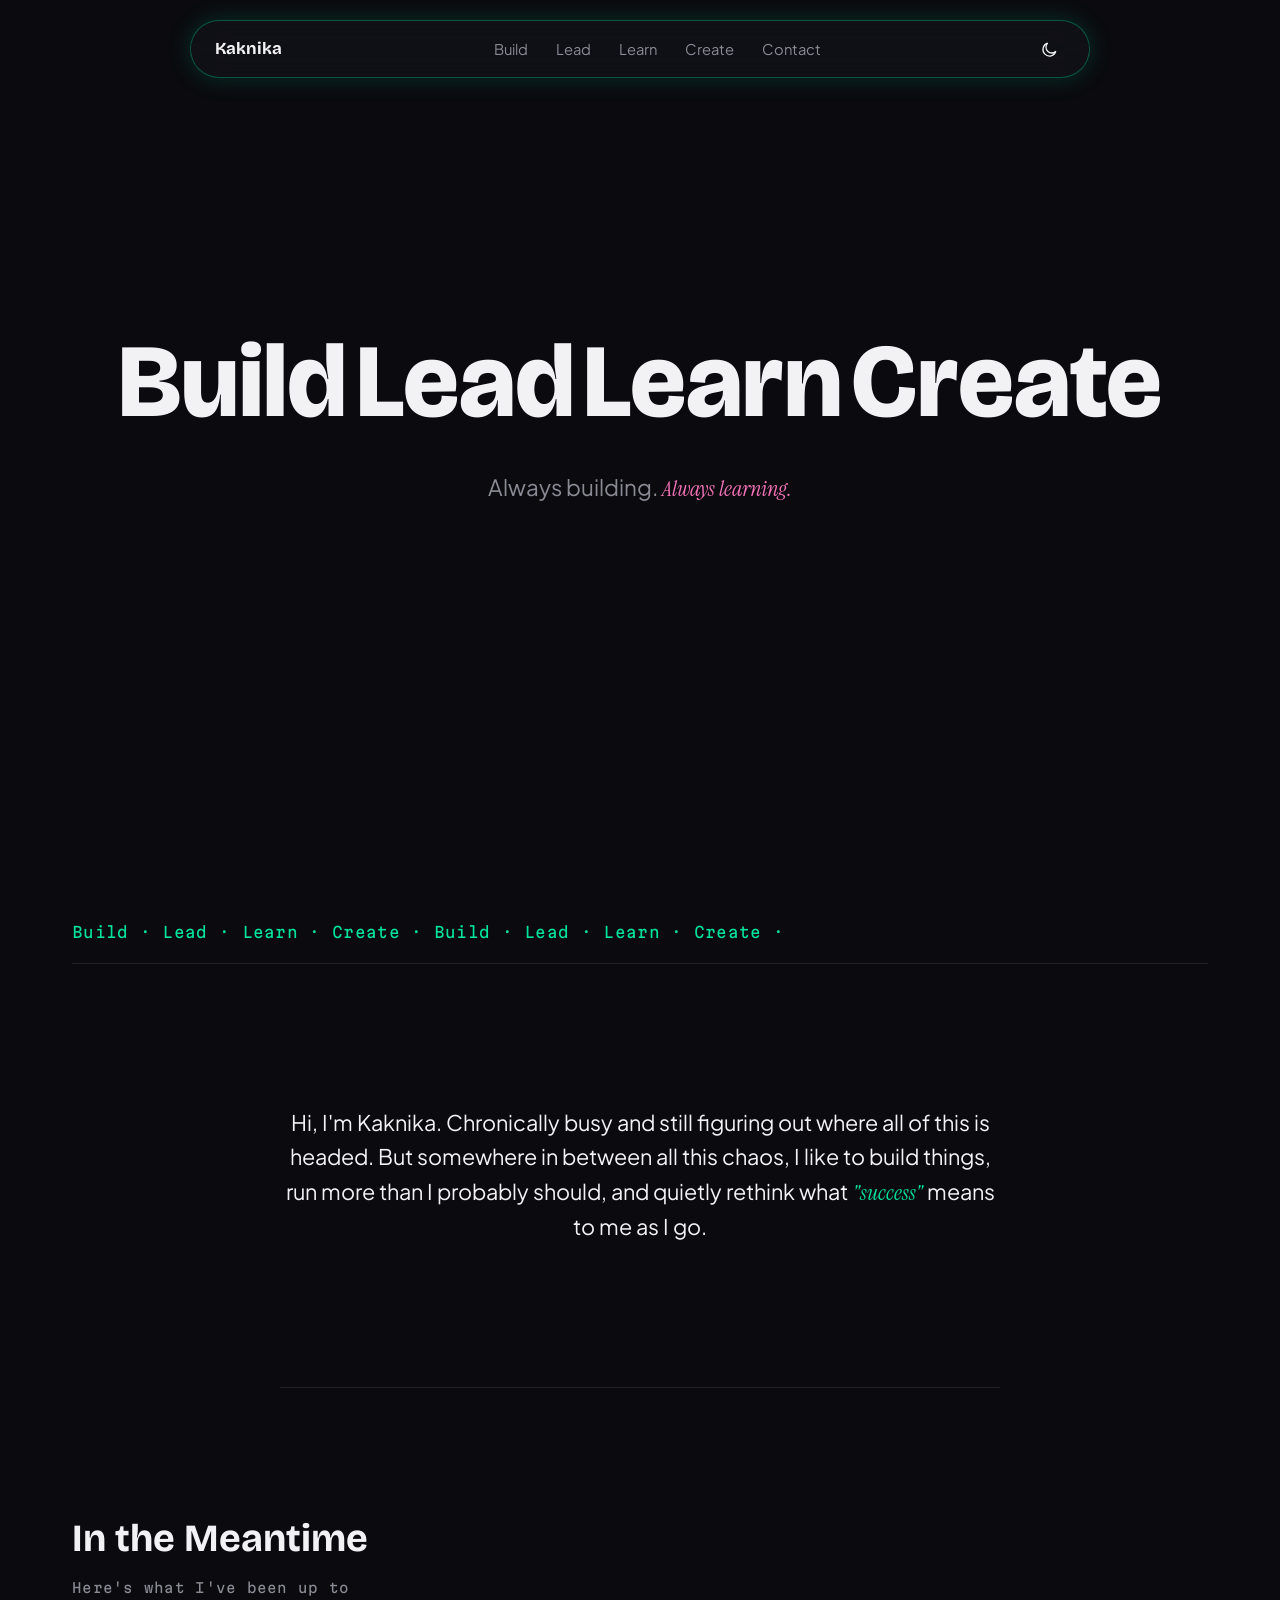
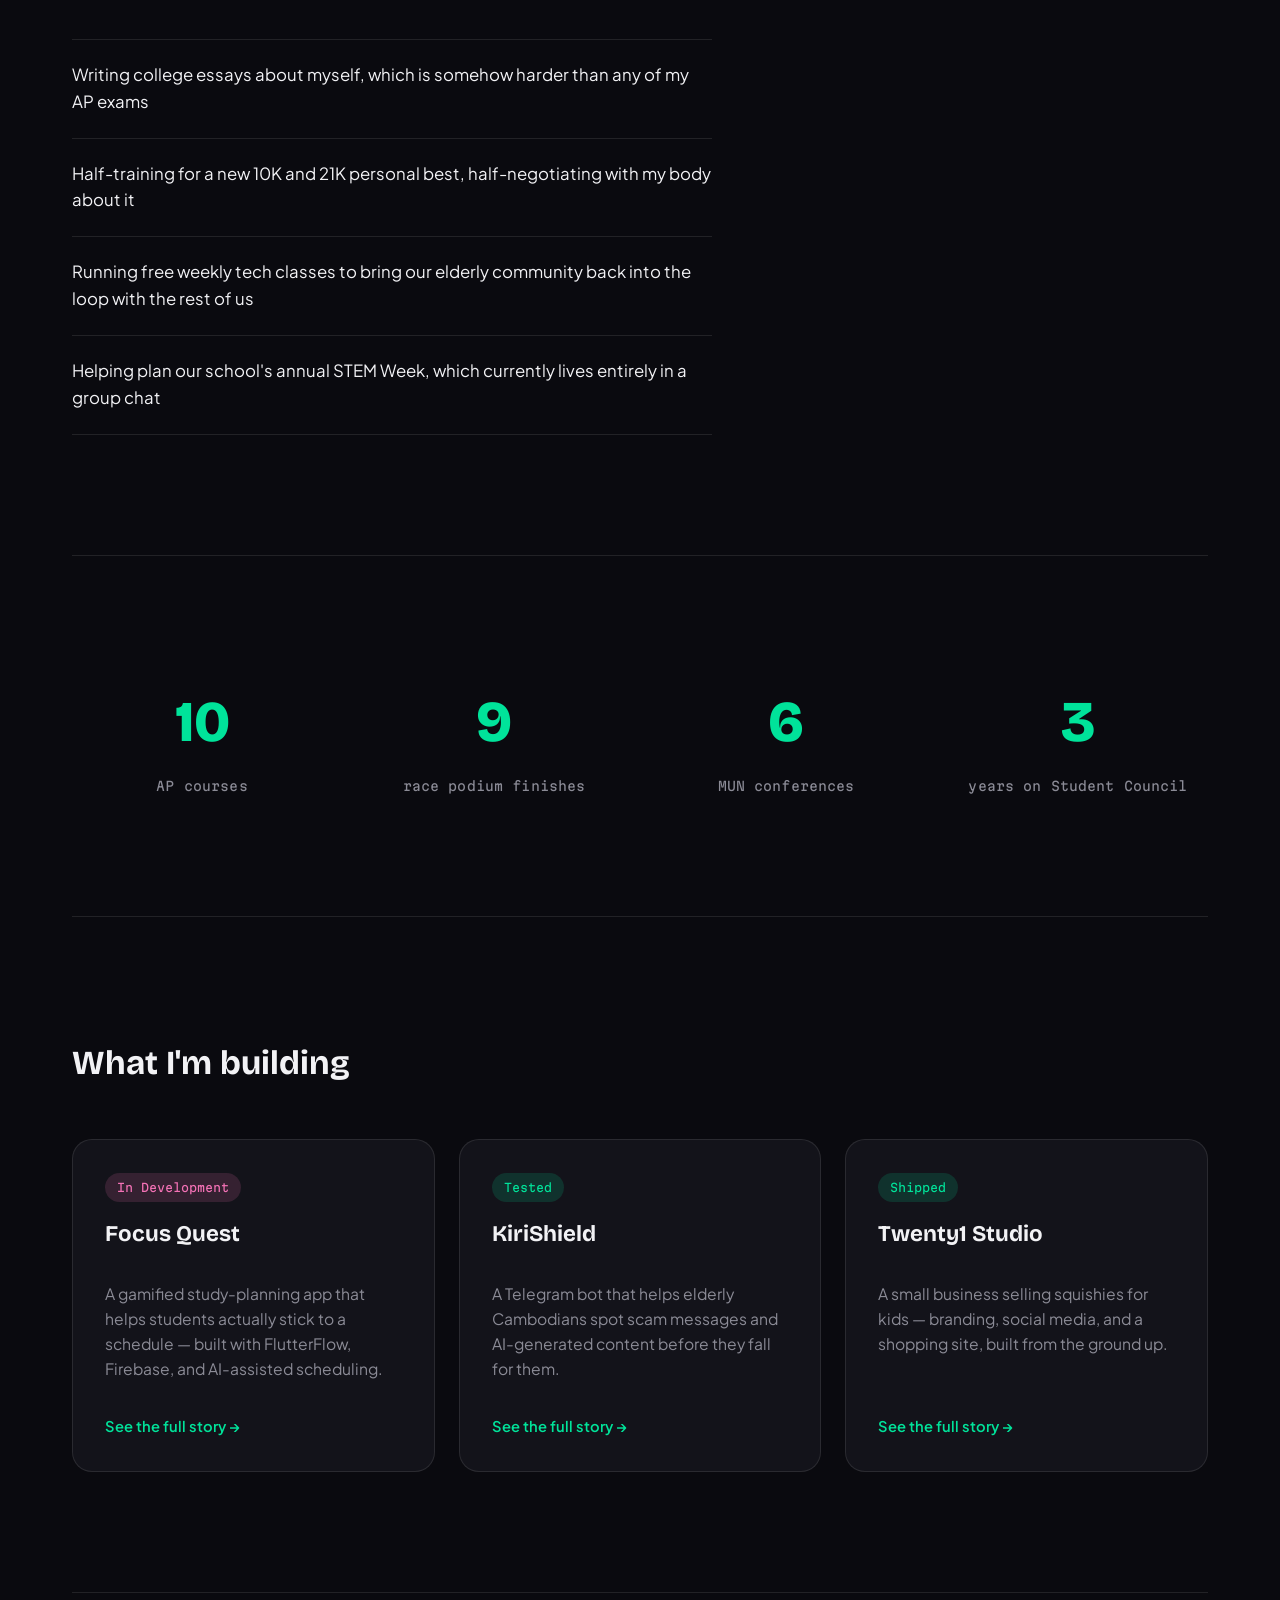
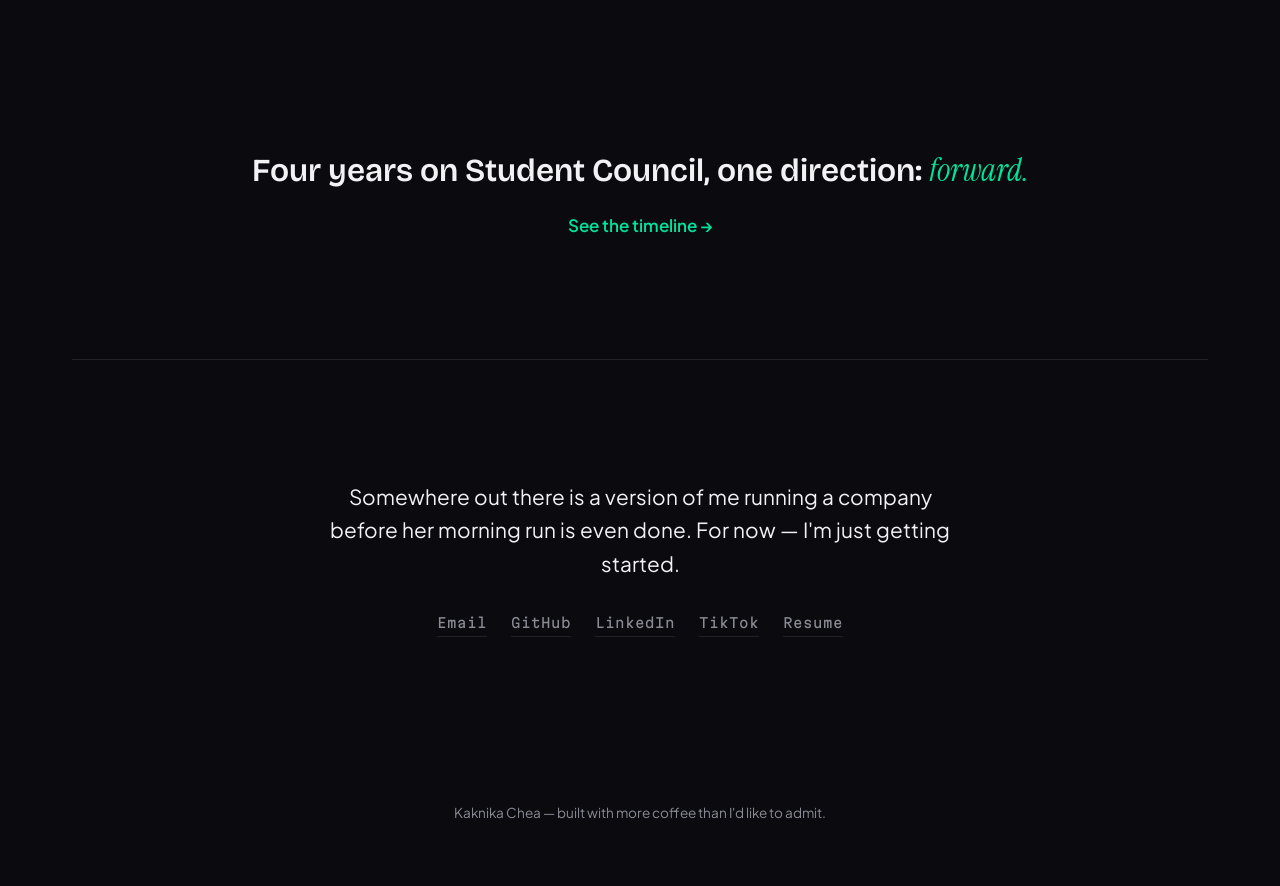
==== index.html @ cded86a3 "Flatten file structure" ====
<!DOCTYPE html>
<html lang="en" data-theme="dark">
<head>
<meta charset="UTF-8">
<meta name="viewport" content="width=device-width, initial-scale=1.0">
<title>Kaknika Chea — Portfolio</title>
<link rel="preconnect" href="https://fonts.googleapis.com">
<link rel="preconnect" href="https://fonts.gstatic.com" crossorigin>
<link href="https://fonts.googleapis.com/css2?family=Bricolage+Grotesque:opsz,wght@12..96,400..800&family=Plus+Jakarta+Sans:ital,wght@0,400;0,500;0,600;0,700;1,400&family=Instrument+Serif:ital@1&family=Martian+Mono:wght@400;500&display=swap" rel="stylesheet">
<link rel="stylesheet" href="styles.css">
</head>
<body>

<!-- Floating nav -->
<nav class="nav">
  <a href="#" class="nav__name">Kaknika</a>
  <ul class="nav__links">
    <li><a href="#build">Build</a></li>
    <li><a href="#" data-nav="lead">Lead</a></li>
    <li><a href="#" data-nav="learn">Learn</a></li>
    <li><a href="#" data-nav="create">Create</a></li>
    <li><a href="#" data-nav="contact">Contact</a></li>
  </ul>
  <button class="theme-toggle" id="themeToggle" aria-label="Toggle light and dark mode">
    <svg class="icon icon--sun" viewBox="0 0 24 24" fill="none" stroke="currentColor" stroke-width="1.6"><circle cx="12" cy="12" r="4.2"/><path d="M12 2.5v2.4M12 19.1v2.4M4.2 4.2l1.7 1.7M18.1 18.1l1.7 1.7M2.5 12h2.4M19.1 12h2.4M4.2 19.8l1.7-1.7M18.1 5.9l1.7-1.7"/></svg>
    <svg class="icon icon--moon" viewBox="0 0 24 24" fill="none" stroke="currentColor" stroke-width="1.6"><path d="M20 14.3A8.3 8.3 0 1 1 9.7 4a6.7 6.7 0 0 0 10.3 10.3Z"/></svg>
  </button>
</nav>

<main>

  <!-- Hero -->
  <section class="hero">
    <div class="hero__words" id="heroWords">
      <span class="hero__word" data-word>Build</span>
      <span class="hero__word" data-word>Lead</span>
      <span class="hero__word" data-word>Learn</span>
      <span class="hero__word" data-word>Create</span>
    </div>
    <p class="hero__thesis">Always building. <em>Always learning.</em></p>
  </section>

  <!-- Marquee divider -->
  <div class="marquee" aria-hidden="true">
    <div class="marquee__track">
      <span>Build&nbsp;·&nbsp;Lead&nbsp;·&nbsp;Learn&nbsp;·&nbsp;Create&nbsp;·&nbsp;</span>
      <span>Build&nbsp;·&nbsp;Lead&nbsp;·&nbsp;Learn&nbsp;·&nbsp;Create&nbsp;·&nbsp;</span>
    </div>
  </div>

  <!-- Micro intro -->
  <section class="intro">
    <p>Hi, I'm Kaknika. Chronically busy and still figuring out where all of this is headed. But somewhere in between all this chaos, I like to build things, run more than I probably should, and quietly rethink what <em>"success"</em> means to me as I go.</p>
  </section>

  <!-- In the Meantime -->
  <section class="meantime">
    <div class="meantime__head">
      <h2>In the Meantime</h2>
      <p class="meantime__sub">Here's what I've been up to</p>
    </div>
    <ul class="meantime__list">
      <li>Writing college essays about myself, which is somehow harder than any of my AP exams</li>
      <li>Half-training for a new 10K and 21K personal best, half-negotiating with my body about it</li>
      <li>Running free weekly tech classes to bring our elderly community back into the loop with the rest of us</li>
      <li>Helping plan our school's annual STEM Week, which currently lives entirely in a group chat</li>
    </ul>
  </section>

  <!-- Stat strip -->
  <section class="stats">
    <div class="stat">
      <span class="stat__number" data-count="11">0</span>
      <span class="stat__label">AP courses</span>
    </div>
    <div class="stat">
      <span class="stat__number" data-count="10">0</span>
      <span class="stat__label">race podium finishes</span>
    </div>
    <div class="stat">
      <span class="stat__number" data-count="7">0</span>
      <span class="stat__label">MUN conferences</span>
    </div>
    <div class="stat">
      <span class="stat__number" data-count="4">0</span>
      <span class="stat__label">years on Student Council</span>
    </div>
  </section>

  <!-- Featured projects -->
  <section class="projects" id="build">
    <h2 class="section-label">What I'm building</h2>
    <div class="projects__grid">

      <article class="project-card">
        <div class="project-card__top">
          <span class="badge badge--dev">In Development</span>
        </div>
        <h3>Focus Quest</h3>
        <p>A gamified study-planning app that helps students actually stick to a schedule — built with FlutterFlow, Firebase, and AI-assisted scheduling.</p>
        <a href="#" class="card-link">See the full story <span aria-hidden="true">→</span></a>
      </article>

      <article class="project-card">
        <div class="project-card__top">
          <span class="badge badge--test">Tested</span>
        </div>
        <h3>KiriShield</h3>
        <p>A Telegram bot that helps elderly Cambodians spot scam messages and AI-generated content before they fall for them.</p>
        <a href="#" class="card-link">See the full story <span aria-hidden="true">→</span></a>
      </article>

      <article class="project-card">
        <div class="project-card__top">
          <span class="badge badge--shipped">Shipped</span>
        </div>
        <h3>Twenty1 Studio</h3>
        <p>A small business selling squishies for kids — branding, social media, and a shopping site, built from the ground up.</p>
        <a href="#" class="card-link">See the full story <span aria-hidden="true">→</span></a>
      </article>

    </div>
  </section>

  <!-- Leadership teaser -->
  <section class="lead-teaser">
    <p>Four years on Student Council, one direction: <em>forward.</em></p>
    <a href="#" class="text-link">See the timeline <span aria-hidden="true">→</span></a>
  </section>

  <!-- CTA / closing -->
  <section class="cta">
    <p>Somewhere out there is a version of me running a company before her morning run is even done. For now — I'm just getting started.</p>
    <div class="cta__links">
      <a href="mailto:youremail@example.com">Email</a>
      <a href="#">GitHub</a>
      <a href="#">LinkedIn</a>
      <a href="#">TikTok</a>
      <a href="#">Resume</a>
    </div>
  </section>

</main>

<footer class="footer">
  <p>Kaknika Chea — built with more coffee than I'd like to admit.</p>
</footer>

<script src="script.js"></script>
</body>
</html>
---- styles.css ----
/* ===== Design tokens ===== */
:root,
[data-theme="dark"] {
  --bg: #0A0A0F;
  --surface: #13131A;
  --text: #F2F2F5;
  --text-muted: #8B8B96;
  --green: #00E39A;
  --pink: #F472B6;
  --border: rgba(242, 242, 245, 0.1);
  --shadow-glow: 0 0 24px rgba(0, 227, 154, 0.18);
}

[data-theme="light"] {
  --bg: #FAFAF8;
  --surface: #F2F2EF;
  --text: #0A0A0F;
  --text-muted: #6B6B76;
  --green: #0EA871;
  --pink: #DB4C93;
  --border: rgba(10, 10, 15, 0.1);
  --shadow-glow: 0 0 24px rgba(14, 168, 113, 0.15);
}

* { box-sizing: border-box; }

html { scroll-behavior: smooth; }

body {
  margin: 0;
  background: var(--bg);
  color: var(--text);
  font-family: 'Plus Jakarta Sans', sans-serif;
  font-size: 17px;
  line-height: 1.6;
  transition: background 0.4s ease, color 0.4s ease;
  -webkit-font-smoothing: antialiased;
}

h1, h2, h3 {
  font-family: 'Bricolage Grotesque', sans-serif;
  font-weight: 700;
  margin: 0;
}

em {
  font-family: 'Instrument Serif', serif;
  font-style: italic;
  font-weight: 400;
  color: var(--green);
}

a {
  color: inherit;
  text-decoration: none;
}

ul { list-style: none; margin: 0; padding: 0; }

main {
  max-width: 1200px;
  margin: 0 auto;
  padding: 0 32px;
}

section {
  padding: 120px 0;
  border-bottom: 1px solid var(--border);
}

section:last-of-type { border-bottom: none; }

@media (max-width: 768px) {
  section { padding: 72px 0; }
  main { padding: 0 20px; }
}

/* ===== Nav ===== */
.nav {
  position: fixed;
  top: 20px;
  left: 50%;
  transform: translateX(-50%);
  width: min(90%, 900px);
  display: flex;
  align-items: center;
  justify-content: space-between;
  padding: 12px 24px;
  background: color-mix(in srgb, var(--surface) 70%, transparent);
  backdrop-filter: blur(16px);
  -webkit-backdrop-filter: blur(16px);
  border: 1px solid color-mix(in srgb, var(--green) 35%, transparent);
  border-radius: 999px;
  box-shadow: var(--shadow-glow);
  z-index: 100;
}

.nav__name {
  font-family: 'Bricolage Grotesque', sans-serif;
  font-weight: 700;
  font-size: 1.05rem;
}

.nav__links {
  display: flex;
  gap: 28px;
}

.nav__links a {
  font-size: 0.92rem;
  color: var(--text-muted);
  transition: color 0.2s ease;
}

.nav__links a:hover { color: var(--green); }

.theme-toggle {
  background: none;
  border: none;
  color: var(--text);
  cursor: pointer;
  width: 32px;
  height: 32px;
  display: flex;
  align-items: center;
  justify-content: center;
  border-radius: 50%;
  transition: background 0.2s ease;
}

.theme-toggle:hover { background: var(--border); }

.icon { width: 19px; height: 19px; }

.icon--sun { display: none; }
[data-theme="light"] .icon--sun { display: block; }
[data-theme="light"] .icon--moon { display: none; }

@media (max-width: 768px) {
  .nav__links { display: none; }
}

/* ===== Hero ===== */
.hero {
  min-height: 100vh;
  display: flex;
  flex-direction: column;
  align-items: center;
  justify-content: center;
  text-align: center;
  border-bottom: none;
  padding-top: 80px;
}

.hero__words {
  display: flex;
  flex-wrap: wrap;
  justify-content: center;
  gap: 0.3em 0.5em;
}

.hero__word {
  font-family: 'Bricolage Grotesque', sans-serif;
  font-weight: 800;
  font-size: clamp(2.8rem, 9vw, 6.5rem);
  line-height: 1;
  color: var(--text);
  transition: color 0.25s ease, text-shadow 0.25s ease, font-variation-settings 0.25s ease;
  cursor: default;
}

.hero__thesis {
  margin-top: 36px;
  font-size: clamp(1.1rem, 2vw, 1.4rem);
  color: var(--text-muted);
  font-family: 'Plus Jakarta Sans', sans-serif;
}

.hero__thesis em { color: var(--pink); }

/* ===== Marquee ===== */
.marquee {
  overflow: hidden;
  border-bottom: 1px solid var(--border);
  padding: 18px 0;
  white-space: nowrap;
}

.marquee__track {
  display: inline-flex;
  animation: scroll-left 22s linear infinite;
}

.marquee__track span {
  font-family: 'Martian Mono', monospace;
  font-size: 0.95rem;
  letter-spacing: 0.02em;
  color: var(--green);
  padding-right: 0;
}

@keyframes scroll-left {
  from { transform: translateX(0); }
  to { transform: translateX(-50%); }
}

@media (prefers-reduced-motion: reduce) {
  .marquee__track { animation: none; }
}

/* ===== Intro ===== */
.intro {
  max-width: 720px;
  margin: 0 auto;
  text-align: center;
}

.intro p {
  font-size: clamp(1.1rem, 2.2vw, 1.35rem);
  color: var(--text);
}

/* ===== In the Meantime ===== */
.meantime__head { margin-bottom: 40px; }

.meantime__head h2 {
  font-size: clamp(1.8rem, 4vw, 2.4rem);
}

.meantime__sub {
  font-family: 'Martian Mono', monospace;
  font-size: 0.85rem;
  color: var(--text-muted);
  margin-top: 8px;
  letter-spacing: 0.02em;
}

.meantime__list {
  display: grid;
  gap: 0;
}

.meantime__list li {
  padding: 22px 0;
  border-top: 1px solid var(--border);
  font-size: 1.05rem;
  color: var(--text);
  max-width: 640px;
}

.meantime__list li:last-child {
  border-bottom: 1px solid var(--border);
}

/* ===== Stats ===== */
.stats {
  display: grid;
  grid-template-columns: repeat(4, 1fr);
  gap: 32px;
  text-align: center;
}

.stat__number {
  display: block;
  font-family: 'Bricolage Grotesque', sans-serif;
  font-weight: 800;
  font-size: clamp(2.4rem, 6vw, 3.6rem);
  color: var(--green);
}

.stat__label {
  display: block;
  font-family: 'Martian Mono', monospace;
  font-size: 0.8rem;
  color: var(--text-muted);
  margin-top: 8px;
  letter-spacing: 0.01em;
}

@media (max-width: 768px) {
  .stats { grid-template-columns: repeat(2, 1fr); gap: 40px 24px; }
}

/* ===== Projects ===== */
.section-label {
  font-size: clamp(1.6rem, 3.6vw, 2.1rem);
  margin-bottom: 48px;
}

.projects__grid {
  display: grid;
  grid-template-columns: repeat(3, 1fr);
  gap: 24px;
}

@media (max-width: 900px) {
  .projects__grid { grid-template-columns: 1fr; }
}

.project-card {
  background: var(--surface);
  border: 1px solid var(--border);
  border-radius: 20px;
  padding: 32px;
  display: flex;
  flex-direction: column;
  gap: 14px;
  transition: transform 0.25s ease, border-color 0.25s ease;
}

.project-card:hover {
  transform: translateY(-4px);
  border-color: color-mix(in srgb, var(--green) 40%, transparent);
}

.project-card h3 {
  font-size: 1.4rem;
}

.project-card p {
  color: var(--text-muted);
  font-size: 0.98rem;
  flex-grow: 1;
}

.badge {
  display: inline-block;
  font-family: 'Martian Mono', monospace;
  font-size: 0.72rem;
  padding: 5px 12px;
  border-radius: 999px;
  width: fit-content;
}

.badge--dev { background: rgba(244, 114, 182, 0.15); color: var(--pink); }
.badge--test { background: rgba(0, 227, 154, 0.15); color: var(--green); }
.badge--shipped { background: rgba(0, 227, 154, 0.15); color: var(--green); }

.card-link {
  font-size: 0.92rem;
  color: var(--green);
  font-weight: 600;
  margin-top: 4px;
}

.card-link span {
  display: inline-block;
  transition: transform 0.2s ease;
}

.card-link:hover span { transform: translateX(4px); }

/* ===== Leadership teaser ===== */
.lead-teaser {
  text-align: center;
}

.lead-teaser p {
  font-size: clamp(1.4rem, 3.4vw, 2rem);
  font-family: 'Bricolage Grotesque', sans-serif;
  font-weight: 600;
  margin-bottom: 16px;
}

.text-link {
  color: var(--green);
  font-weight: 600;
}

/* ===== CTA ===== */
.cta {
  text-align: center;
  border-bottom: none;
}

.cta p {
  max-width: 620px;
  margin: 0 auto 32px;
  font-size: clamp(1.1rem, 2.4vw, 1.3rem);
}

.cta__links {
  display: flex;
  justify-content: center;
  gap: 24px;
  flex-wrap: wrap;
}

.cta__links a {
  font-family: 'Martian Mono', monospace;
  font-size: 0.85rem;
  color: var(--text-muted);
  border-bottom: 1px solid var(--border);
  padding-bottom: 2px;
  transition: color 0.2s ease, border-color 0.2s ease;
}

.cta__links a:hover {
  color: var(--green);
  border-color: var(--green);
}

/* ===== Footer ===== */
.footer {
  text-align: center;
  padding: 32px 0 48px;
  color: var(--text-muted);
  font-size: 0.85rem;
}
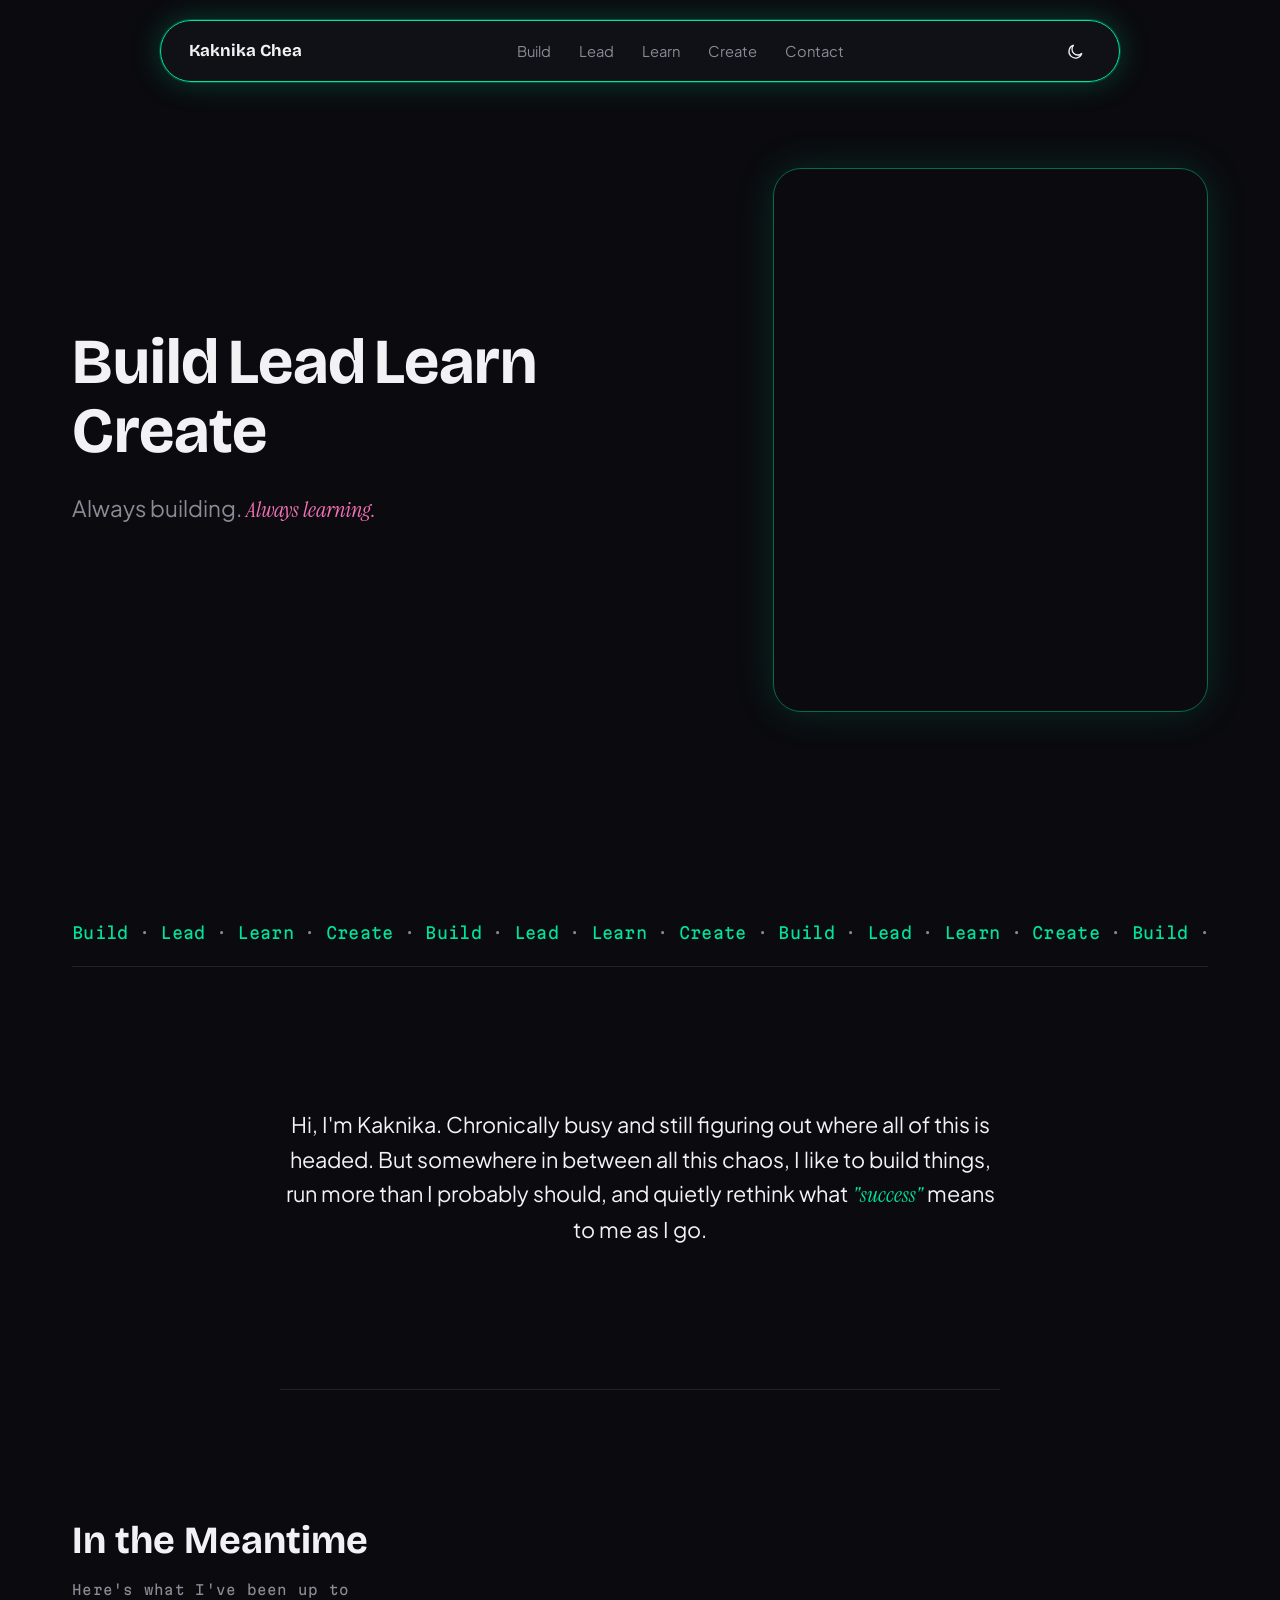
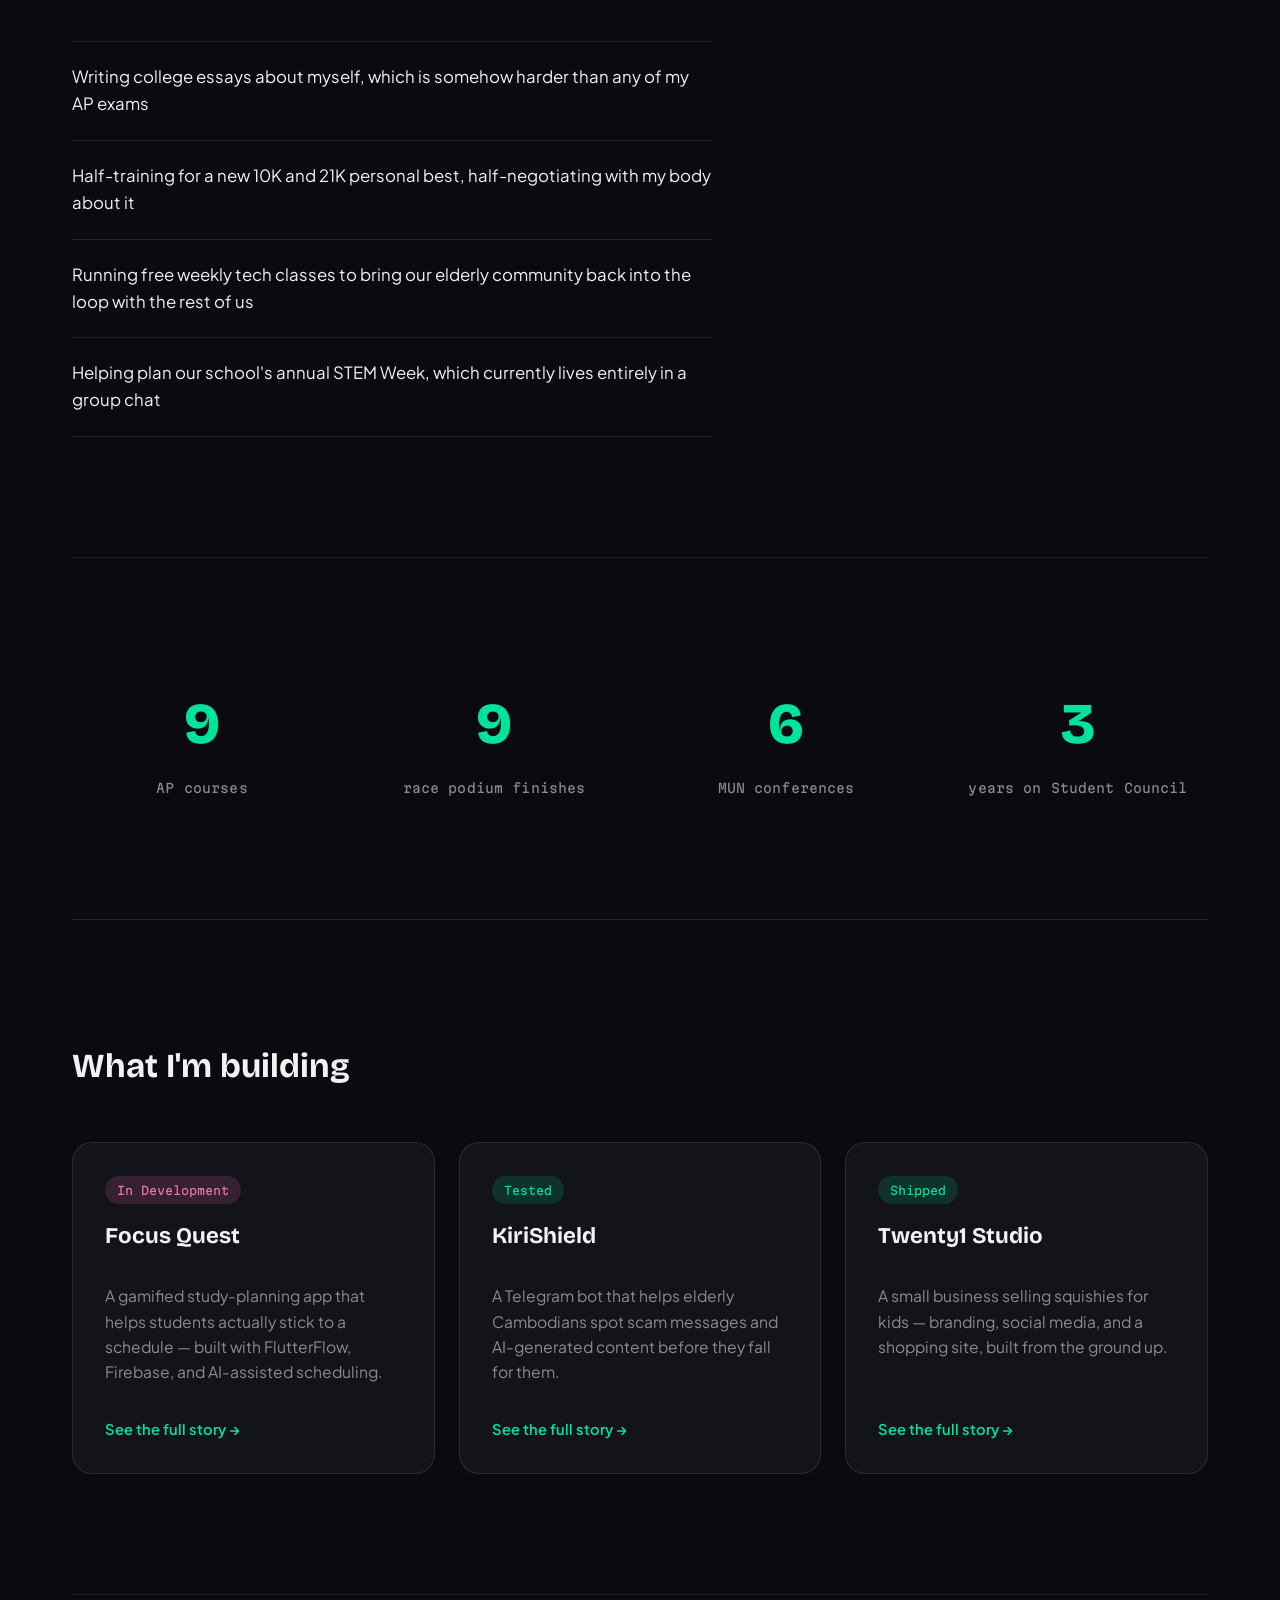
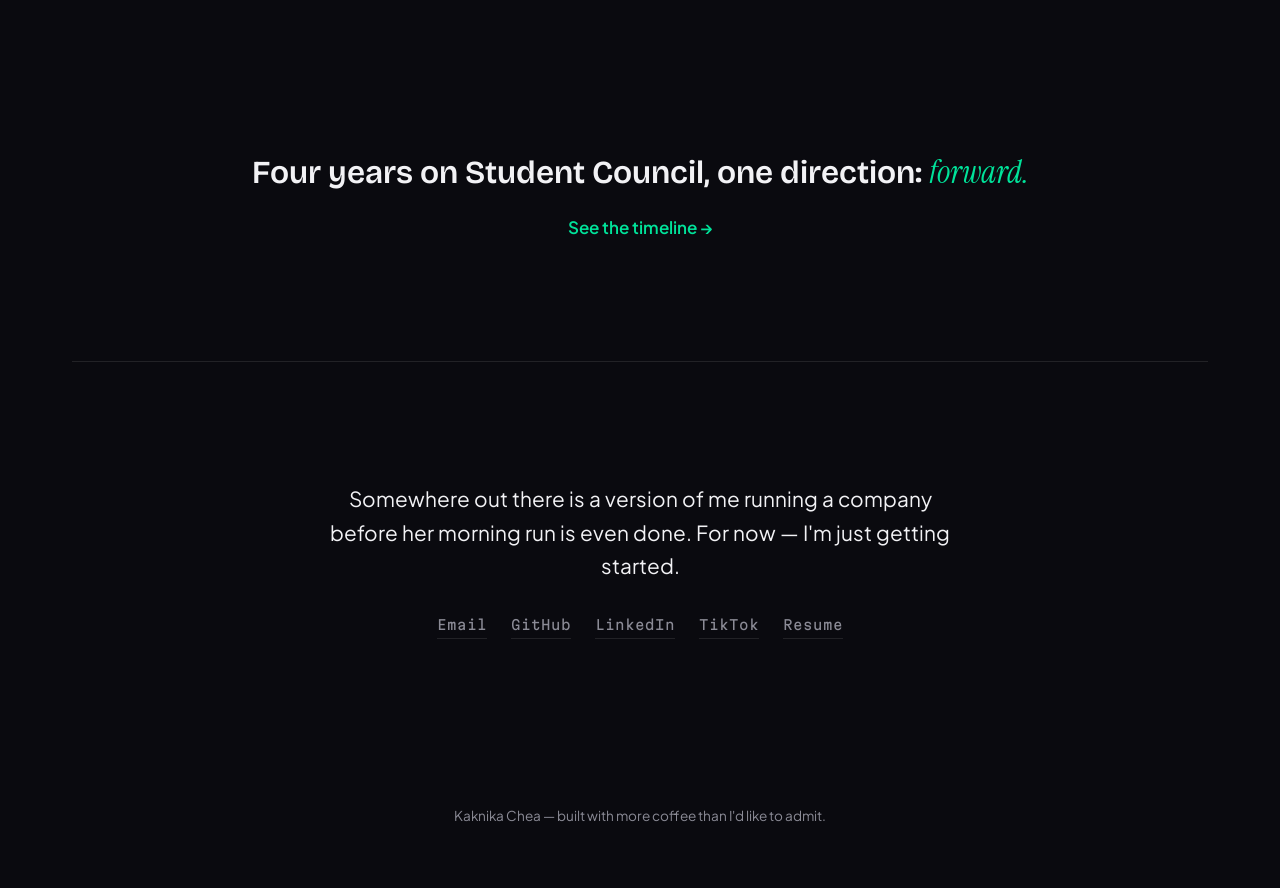
==== commit 0a2ffb0a: "Day 2 revisions: hero redesign, marquee fix, nav + cursor tweaks" ====
--- a/index.html
+++ b/index.html
@@ -13,7 +13,7 @@
 
 <!-- Floating nav -->
 <nav class="nav">
-  <a href="#" class="nav__name">Kaknika</a>
+  <a href="#" class="nav__name">Kaknika Chea</a>
   <ul class="nav__links">
     <li><a href="#build">Build</a></li>
     <li><a href="#" data-nav="lead">Lead</a></li>
@@ -31,20 +31,33 @@
 
   <!-- Hero -->
   <section class="hero">
-    <div class="hero__words" id="heroWords">
-      <span class="hero__word" data-word>Build</span>
-      <span class="hero__word" data-word>Lead</span>
-      <span class="hero__word" data-word>Learn</span>
-      <span class="hero__word" data-word>Create</span>
+    <div class="hero__text">
+      <div class="hero__words" id="heroWords">
+        <span class="hero__word" data-word style="--d:0">Build</span>
+        <span class="hero__word" data-word style="--d:1">Lead</span>
+        <span class="hero__word" data-word style="--d:2">Learn</span>
+        <span class="hero__word" data-word style="--d:3">Create</span>
+      </div>
+      <p class="hero__thesis">Always building. <em>Always learning.</em></p>
     </div>
-    <p class="hero__thesis">Always building. <em>Always learning.</em></p>
+    <div class="hero__photo">
+      <img src="assets/profile.jpg" alt="Kaknika Chea" onerror="this.remove(); this.parentElement.classList.add('hero__photo--empty')">
+    </div>
   </section>
 
   <!-- Marquee divider -->
   <div class="marquee" aria-hidden="true">
     <div class="marquee__track">
-      <span>Build&nbsp;·&nbsp;Lead&nbsp;·&nbsp;Learn&nbsp;·&nbsp;Create&nbsp;·&nbsp;</span>
-      <span>Build&nbsp;·&nbsp;Lead&nbsp;·&nbsp;Learn&nbsp;·&nbsp;Create&nbsp;·&nbsp;</span>
+      <div class="marquee__group">
+        <span>Build</span><span>·</span><span>Lead</span><span>·</span><span>Learn</span><span>·</span><span>Create</span><span>·</span>
+        <span>Build</span><span>·</span><span>Lead</span><span>·</span><span>Learn</span><span>·</span><span>Create</span><span>·</span>
+        <span>Build</span><span>·</span><span>Lead</span><span>·</span><span>Learn</span><span>·</span><span>Create</span><span>·</span>
+      </div>
+      <div class="marquee__group">
+        <span>Build</span><span>·</span><span>Lead</span><span>·</span><span>Learn</span><span>·</span><span>Create</span><span>·</span>
+        <span>Build</span><span>·</span><span>Lead</span><span>·</span><span>Learn</span><span>·</span><span>Create</span><span>·</span>
+        <span>Build</span><span>·</span><span>Lead</span><span>·</span><span>Learn</span><span>·</span><span>Create</span><span>·</span>
+      </div>
     </div>
   </div>
 
--- a/styles.css
+++ b/styles.css
@@ -81,17 +81,17 @@
   top: 20px;
   left: 50%;
   transform: translateX(-50%);
-  width: min(90%, 900px);
+  width: min(90%, 960px);
   display: flex;
   align-items: center;
   justify-content: space-between;
-  padding: 12px 24px;
-  background: color-mix(in srgb, var(--surface) 70%, transparent);
+  padding: 14px 28px;
+  background: color-mix(in srgb, var(--surface) 78%, transparent);
   backdrop-filter: blur(16px);
   -webkit-backdrop-filter: blur(16px);
-  border: 1px solid color-mix(in srgb, var(--green) 35%, transparent);
+  border: 1.5px solid var(--green);
   border-radius: 999px;
-  box-shadow: var(--shadow-glow);
+  box-shadow: 0 0 0 1px color-mix(in srgb, var(--green) 25%, transparent), 0 0 30px rgba(0, 227, 154, 0.25);
   z-index: 100;
 }
 
@@ -143,60 +143,120 @@
 /* ===== Hero ===== */
 .hero {
   min-height: 100vh;
-  display: flex;
-  flex-direction: column;
+  display: grid;
+  grid-template-columns: 1.2fr 0.8fr;
   align-items: center;
-  justify-content: center;
-  text-align: center;
+  gap: 48px;
   border-bottom: none;
-  padding-top: 80px;
+  padding-top: 100px;
+}
+
+@media (max-width: 860px) {
+  .hero {
+    grid-template-columns: 1fr;
+    text-align: center;
+    padding-top: 120px;
+  }
+  .hero__photo { order: -1; width: 220px; margin: 0 auto; }
 }
 
 .hero__words {
   display: flex;
   flex-wrap: wrap;
-  justify-content: center;
-  gap: 0.3em 0.5em;
-}
+  gap: 0.25em 0.5em;
+}
+
+@media (max-width: 860px) { .hero__words { justify-content: center; } }
 
 .hero__word {
   font-family: 'Bricolage Grotesque', sans-serif;
-  font-weight: 800;
-  font-size: clamp(2.8rem, 9vw, 6.5rem);
+  font-weight: 700;
+  font-variation-settings: 'wght' 700;
+  font-size: clamp(2.2rem, 5.5vw, 4rem);
   line-height: 1;
   color: var(--text);
-  transition: color 0.25s ease, text-shadow 0.25s ease, font-variation-settings 0.25s ease;
+  transition: color 0.12s ease, text-shadow 0.12s ease, font-variation-settings 0.12s ease;
   cursor: default;
+  opacity: 0;
+  transform: translateY(24px);
+  animation: word-in 0.6s ease forwards;
+  animation-delay: calc(var(--d) * 0.1s + 0.15s);
+}
+
+@keyframes word-in {
+  to { opacity: 1; transform: translateY(0); }
 }
 
 .hero__thesis {
-  margin-top: 36px;
+  margin-top: 28px;
   font-size: clamp(1.1rem, 2vw, 1.4rem);
   color: var(--text-muted);
   font-family: 'Plus Jakarta Sans', sans-serif;
+  opacity: 0;
+  animation: word-in 0.6s ease forwards;
+  animation-delay: 0.65s;
 }
 
 .hero__thesis em { color: var(--pink); }
+
+.hero__photo {
+  width: 100%;
+  aspect-ratio: 4 / 5;
+  border-radius: 28px;
+  overflow: hidden;
+  border: 1.5px solid color-mix(in srgb, var(--green) 45%, transparent);
+  box-shadow: 0 0 40px rgba(0, 227, 154, 0.15);
+  opacity: 0;
+  animation: word-in 0.7s ease forwards;
+  animation-delay: 0.3s;
+}
+
+.hero__photo img {
+  width: 100%;
+  height: 100%;
+  object-fit: cover;
+  display: block;
+}
+
+.hero__photo--empty {
+  background: linear-gradient(155deg, color-mix(in srgb, var(--green) 25%, var(--surface)), color-mix(in srgb, var(--pink) 20%, var(--surface)));
+}
+
+@media (prefers-reduced-motion: reduce) {
+  .hero__word, .hero__thesis, .hero__photo { animation: none; opacity: 1; transform: none; }
+}
 
 /* ===== Marquee ===== */
 .marquee {
   overflow: hidden;
   border-bottom: 1px solid var(--border);
-  padding: 18px 0;
+  padding: 20px 0;
   white-space: nowrap;
+  width: 100%;
 }
 
 .marquee__track {
-  display: inline-flex;
-  animation: scroll-left 22s linear infinite;
+  display: flex;
+  width: max-content;
+  animation: scroll-left 28s linear infinite;
+}
+
+.marquee__group {
+  display: flex;
+  flex-shrink: 0;
+  gap: 0.6em;
+  padding-right: 0.6em;
 }
 
 .marquee__track span {
   font-family: 'Martian Mono', monospace;
-  font-size: 0.95rem;
+  font-size: 1rem;
   letter-spacing: 0.02em;
   color: var(--green);
-  padding-right: 0;
+}
+
+.marquee__track span:nth-child(even) {
+  color: var(--text-muted);
 }
 
 @keyframes scroll-left {
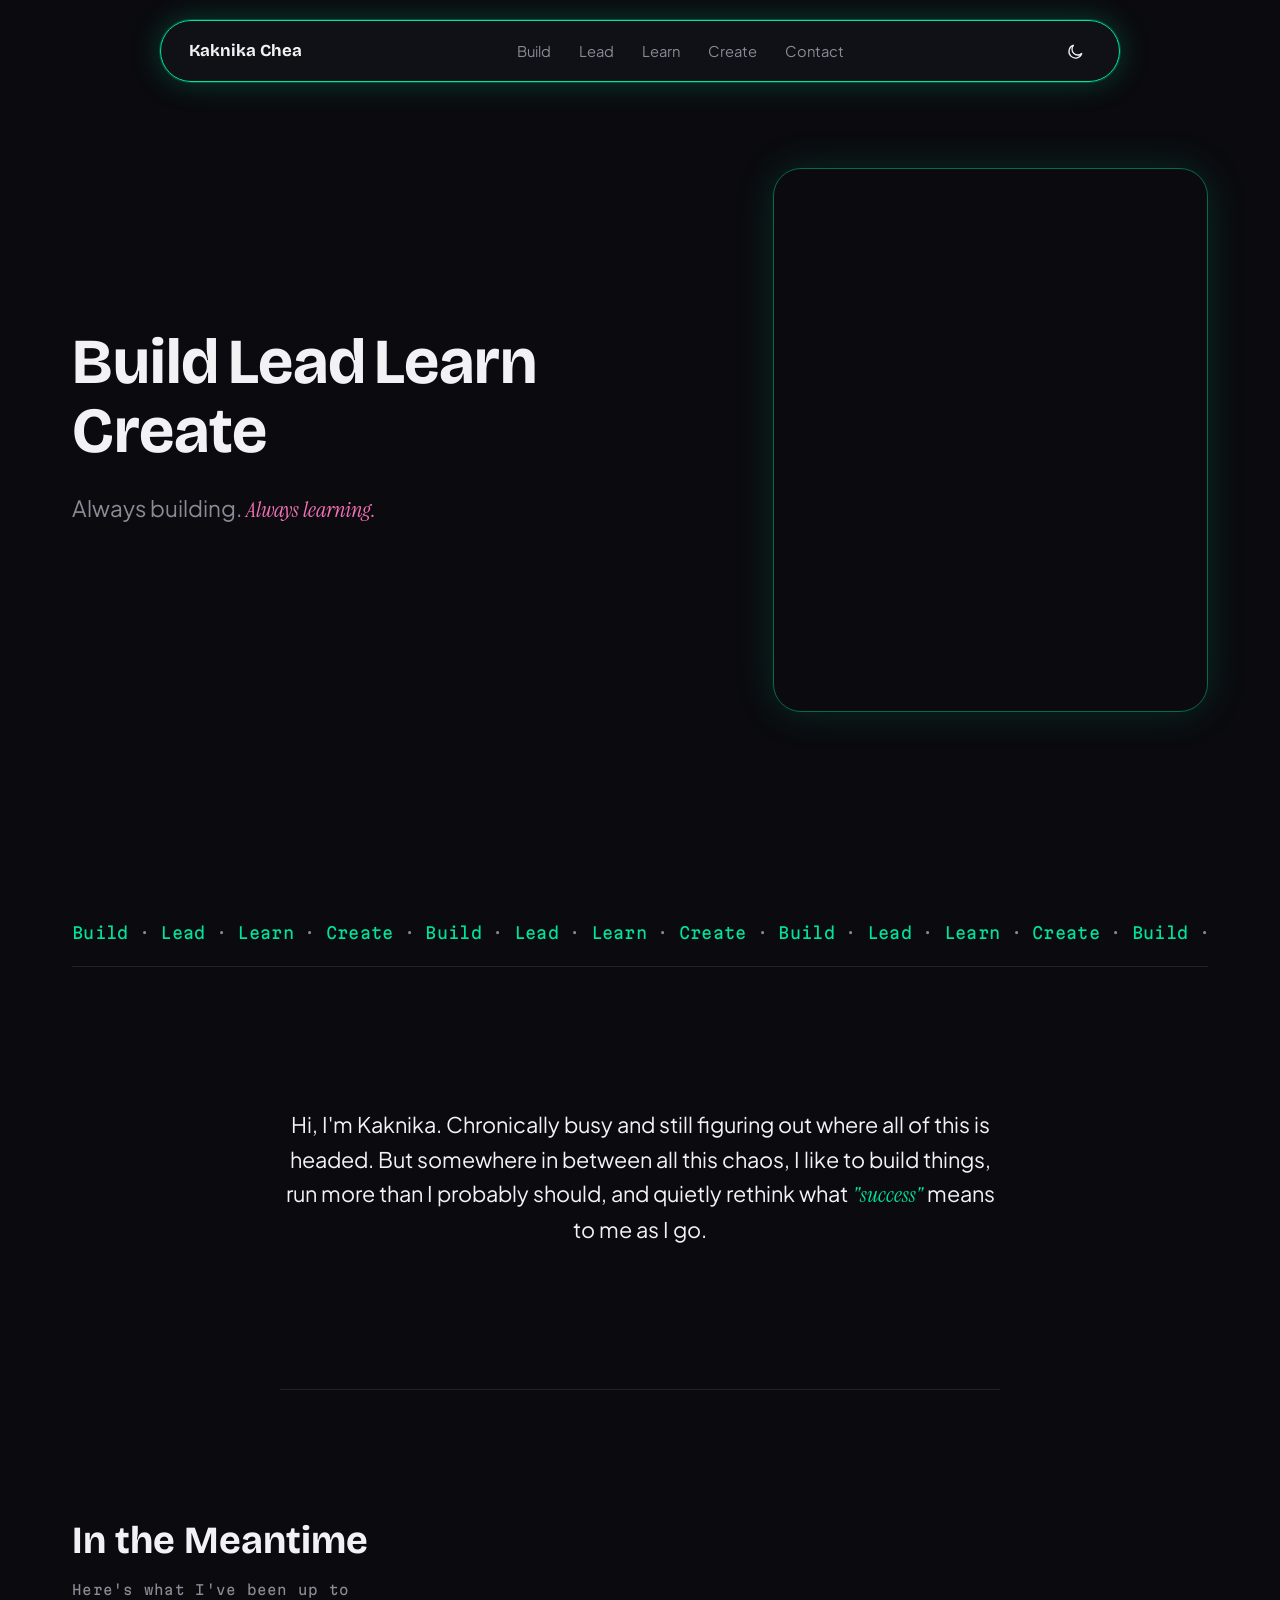
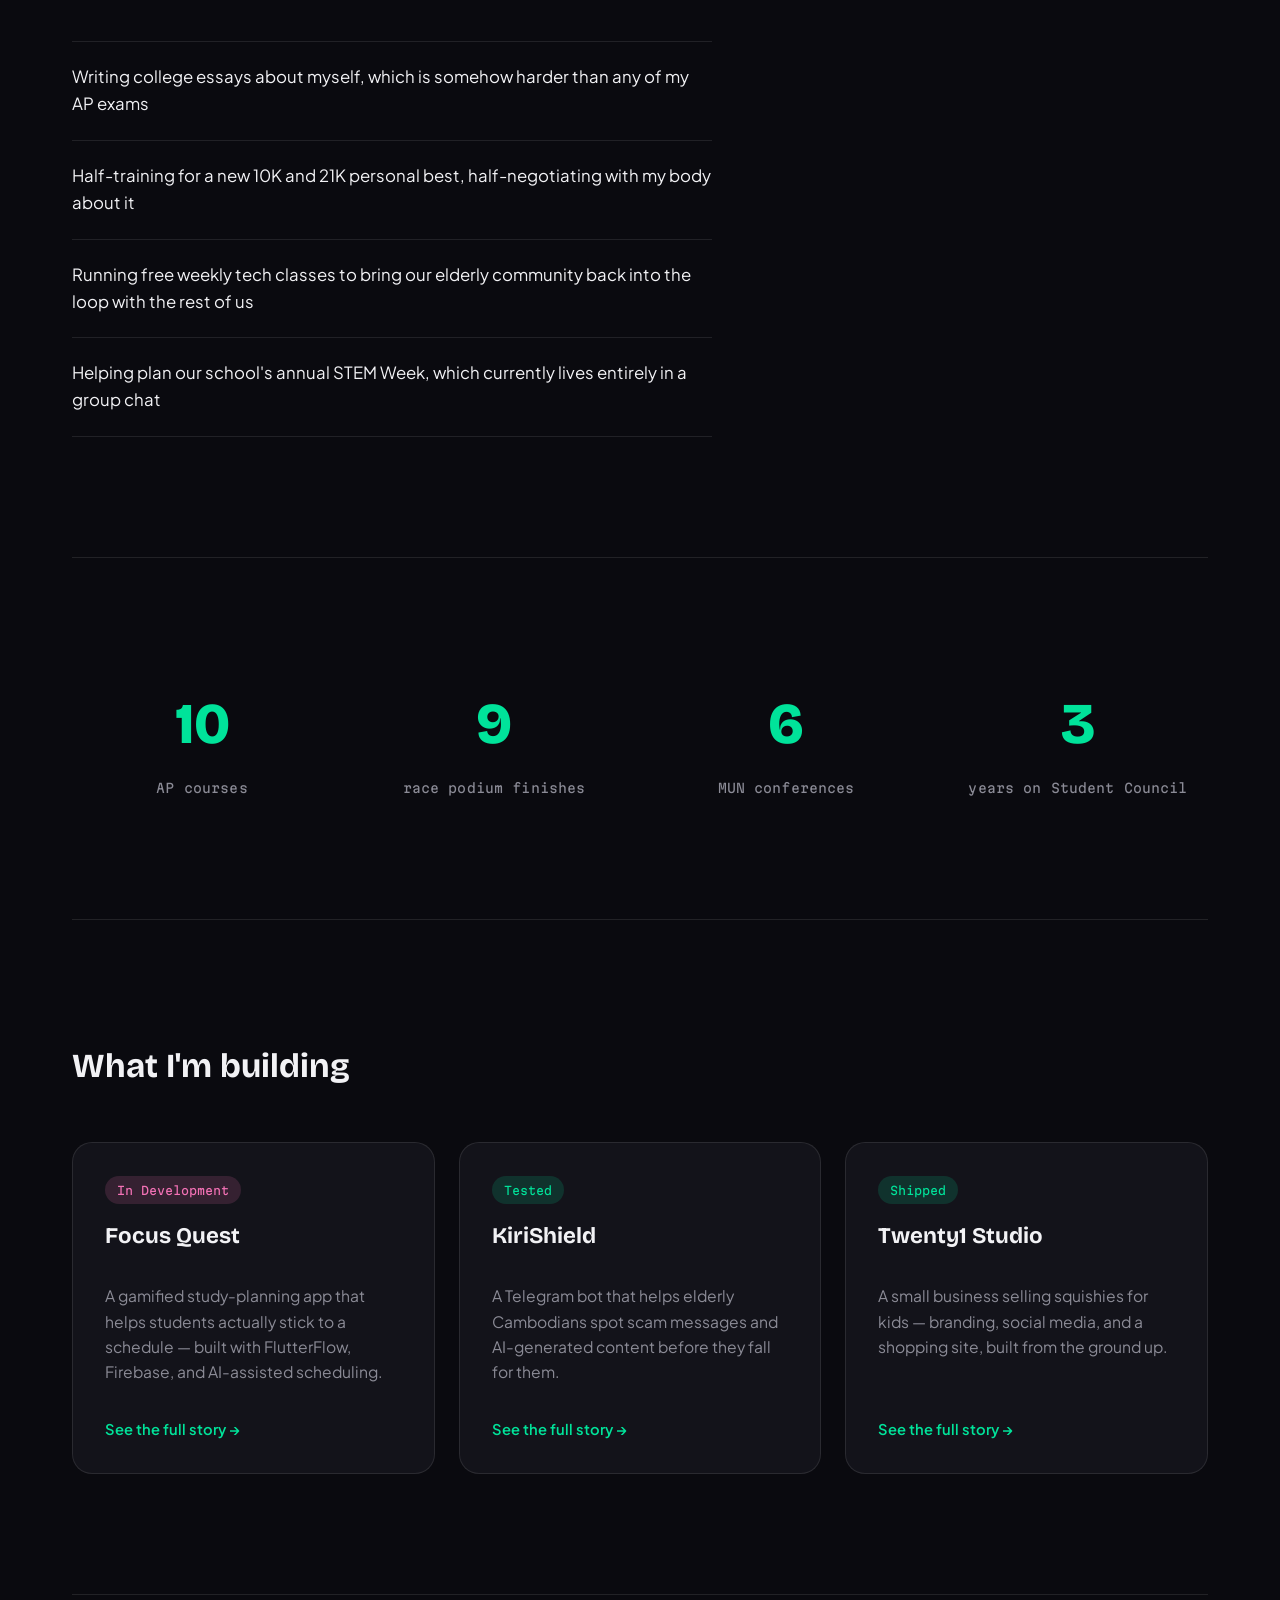
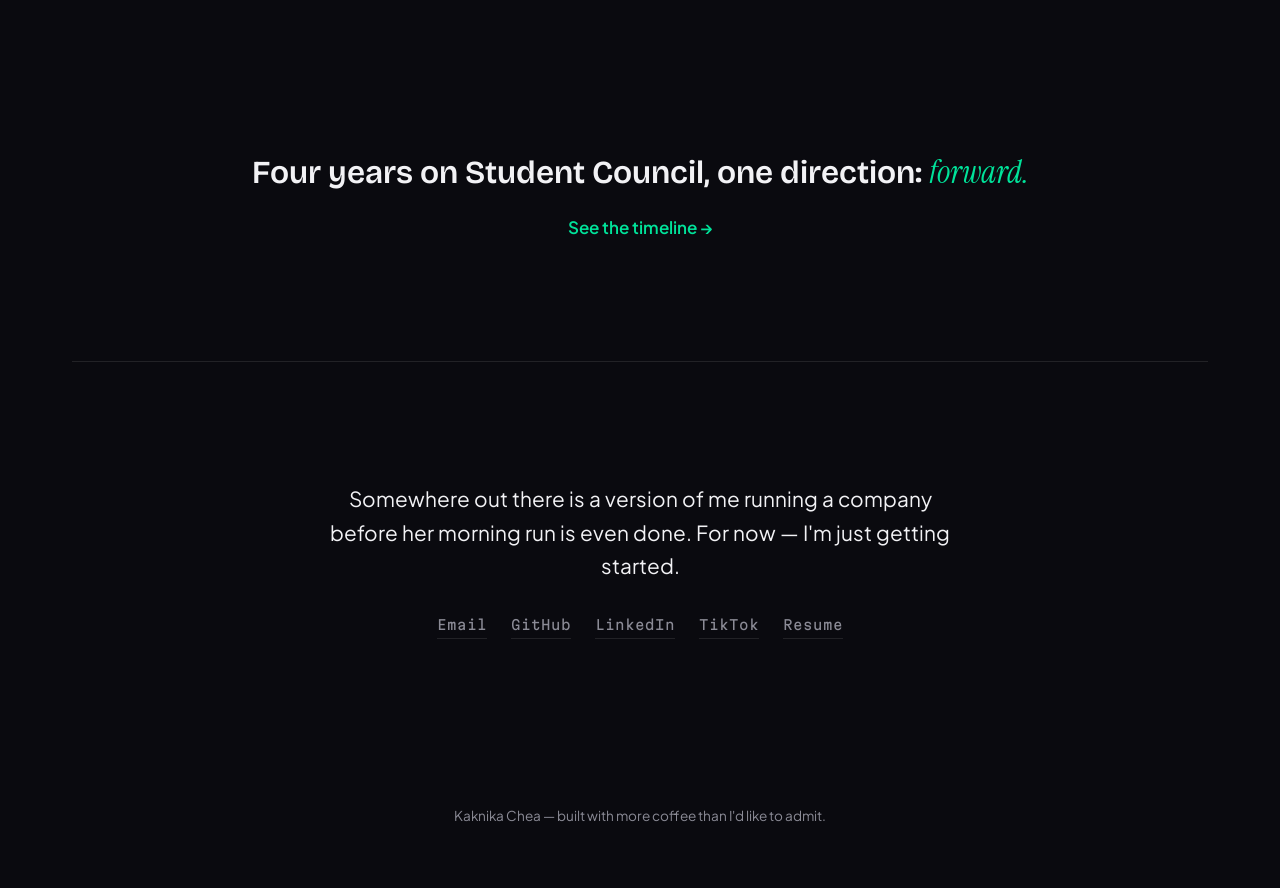
==== commit dd2676af: "Add scroll-triggered reveal animations" ====
--- a/index.html
+++ b/index.html
@@ -63,38 +63,38 @@
 
   <!-- Micro intro -->
   <section class="intro">
-    <p>Hi, I'm Kaknika. Chronically busy and still figuring out where all of this is headed. But somewhere in between all this chaos, I like to build things, run more than I probably should, and quietly rethink what <em>"success"</em> means to me as I go.</p>
+    <p class="reveal">Hi, I'm Kaknika. Chronically busy and still figuring out where all of this is headed. But somewhere in between all this chaos, I like to build things, run more than I probably should, and quietly rethink what <em>"success"</em> means to me as I go.</p>
   </section>
 
   <!-- In the Meantime -->
   <section class="meantime">
-    <div class="meantime__head">
+    <div class="meantime__head reveal">
       <h2>In the Meantime</h2>
       <p class="meantime__sub">Here's what I've been up to</p>
     </div>
     <ul class="meantime__list">
-      <li>Writing college essays about myself, which is somehow harder than any of my AP exams</li>
-      <li>Half-training for a new 10K and 21K personal best, half-negotiating with my body about it</li>
-      <li>Running free weekly tech classes to bring our elderly community back into the loop with the rest of us</li>
-      <li>Helping plan our school's annual STEM Week, which currently lives entirely in a group chat</li>
+      <li class="reveal" style="--i:0">Writing college essays about myself, which is somehow harder than any of my AP exams</li>
+      <li class="reveal" style="--i:1">Half-training for a new 10K and 21K personal best, half-negotiating with my body about it</li>
+      <li class="reveal" style="--i:2">Running free weekly tech classes to bring our elderly community back into the loop with the rest of us</li>
+      <li class="reveal" style="--i:3">Helping plan our school's annual STEM Week, which currently lives entirely in a group chat</li>
     </ul>
   </section>
 
   <!-- Stat strip -->
   <section class="stats">
-    <div class="stat">
+    <div class="stat reveal" style="--i:0">
       <span class="stat__number" data-count="11">0</span>
       <span class="stat__label">AP courses</span>
     </div>
-    <div class="stat">
+    <div class="stat reveal" style="--i:1">
       <span class="stat__number" data-count="10">0</span>
       <span class="stat__label">race podium finishes</span>
     </div>
-    <div class="stat">
+    <div class="stat reveal" style="--i:2">
       <span class="stat__number" data-count="7">0</span>
       <span class="stat__label">MUN conferences</span>
     </div>
-    <div class="stat">
+    <div class="stat reveal" style="--i:3">
       <span class="stat__number" data-count="4">0</span>
       <span class="stat__label">years on Student Council</span>
     </div>
@@ -102,10 +102,10 @@
 
   <!-- Featured projects -->
   <section class="projects" id="build">
-    <h2 class="section-label">What I'm building</h2>
+    <h2 class="section-label reveal">What I'm building</h2>
     <div class="projects__grid">
 
-      <article class="project-card">
+      <article class="project-card reveal" style="--i:0">
         <div class="project-card__top">
           <span class="badge badge--dev">In Development</span>
         </div>
@@ -114,7 +114,7 @@
         <a href="#" class="card-link">See the full story <span aria-hidden="true">→</span></a>
       </article>
 
-      <article class="project-card">
+      <article class="project-card reveal" style="--i:1">
         <div class="project-card__top">
           <span class="badge badge--test">Tested</span>
         </div>
@@ -123,7 +123,7 @@
         <a href="#" class="card-link">See the full story <span aria-hidden="true">→</span></a>
       </article>
 
-      <article class="project-card">
+      <article class="project-card reveal" style="--i:2">
         <div class="project-card__top">
           <span class="badge badge--shipped">Shipped</span>
         </div>
@@ -137,13 +137,13 @@
 
   <!-- Leadership teaser -->
   <section class="lead-teaser">
-    <p>Four years on Student Council, one direction: <em>forward.</em></p>
+    <p class="reveal">Four years on Student Council, one direction: <em>forward.</em></p>
     <a href="#" class="text-link">See the timeline <span aria-hidden="true">→</span></a>
   </section>
 
   <!-- CTA / closing -->
   <section class="cta">
-    <p>Somewhere out there is a version of me running a company before her morning run is even done. For now — I'm just getting started.</p>
+    <p class="reveal">Somewhere out there is a version of me running a company before her morning run is even done. For now — I'm just getting started.</p>
     <div class="cta__links">
       <a href="mailto:youremail@example.com">Email</a>
       <a href="#">GitHub</a>
--- a/styles.css
+++ b/styles.css
@@ -226,6 +226,23 @@
   .hero__word, .hero__thesis, .hero__photo { animation: none; opacity: 1; transform: none; }
 }
 
+/* ===== Scroll reveal (fade + slide up as sections enter view) ===== */
+.reveal {
+  opacity: 0;
+  transform: translateY(32px);
+  transition: opacity 0.75s cubic-bezier(0.2, 0.8, 0.2, 1), transform 0.75s cubic-bezier(0.2, 0.8, 0.2, 1);
+  transition-delay: calc(var(--i, 0) * 0.08s);
+}
+
+.reveal.is-visible {
+  opacity: 1;
+  transform: translateY(0);
+}
+
+@media (prefers-reduced-motion: reduce) {
+  .reveal { opacity: 1; transform: none; transition: none; }
+}
+
 /* ===== Marquee ===== */
 .marquee {
   overflow: hidden;
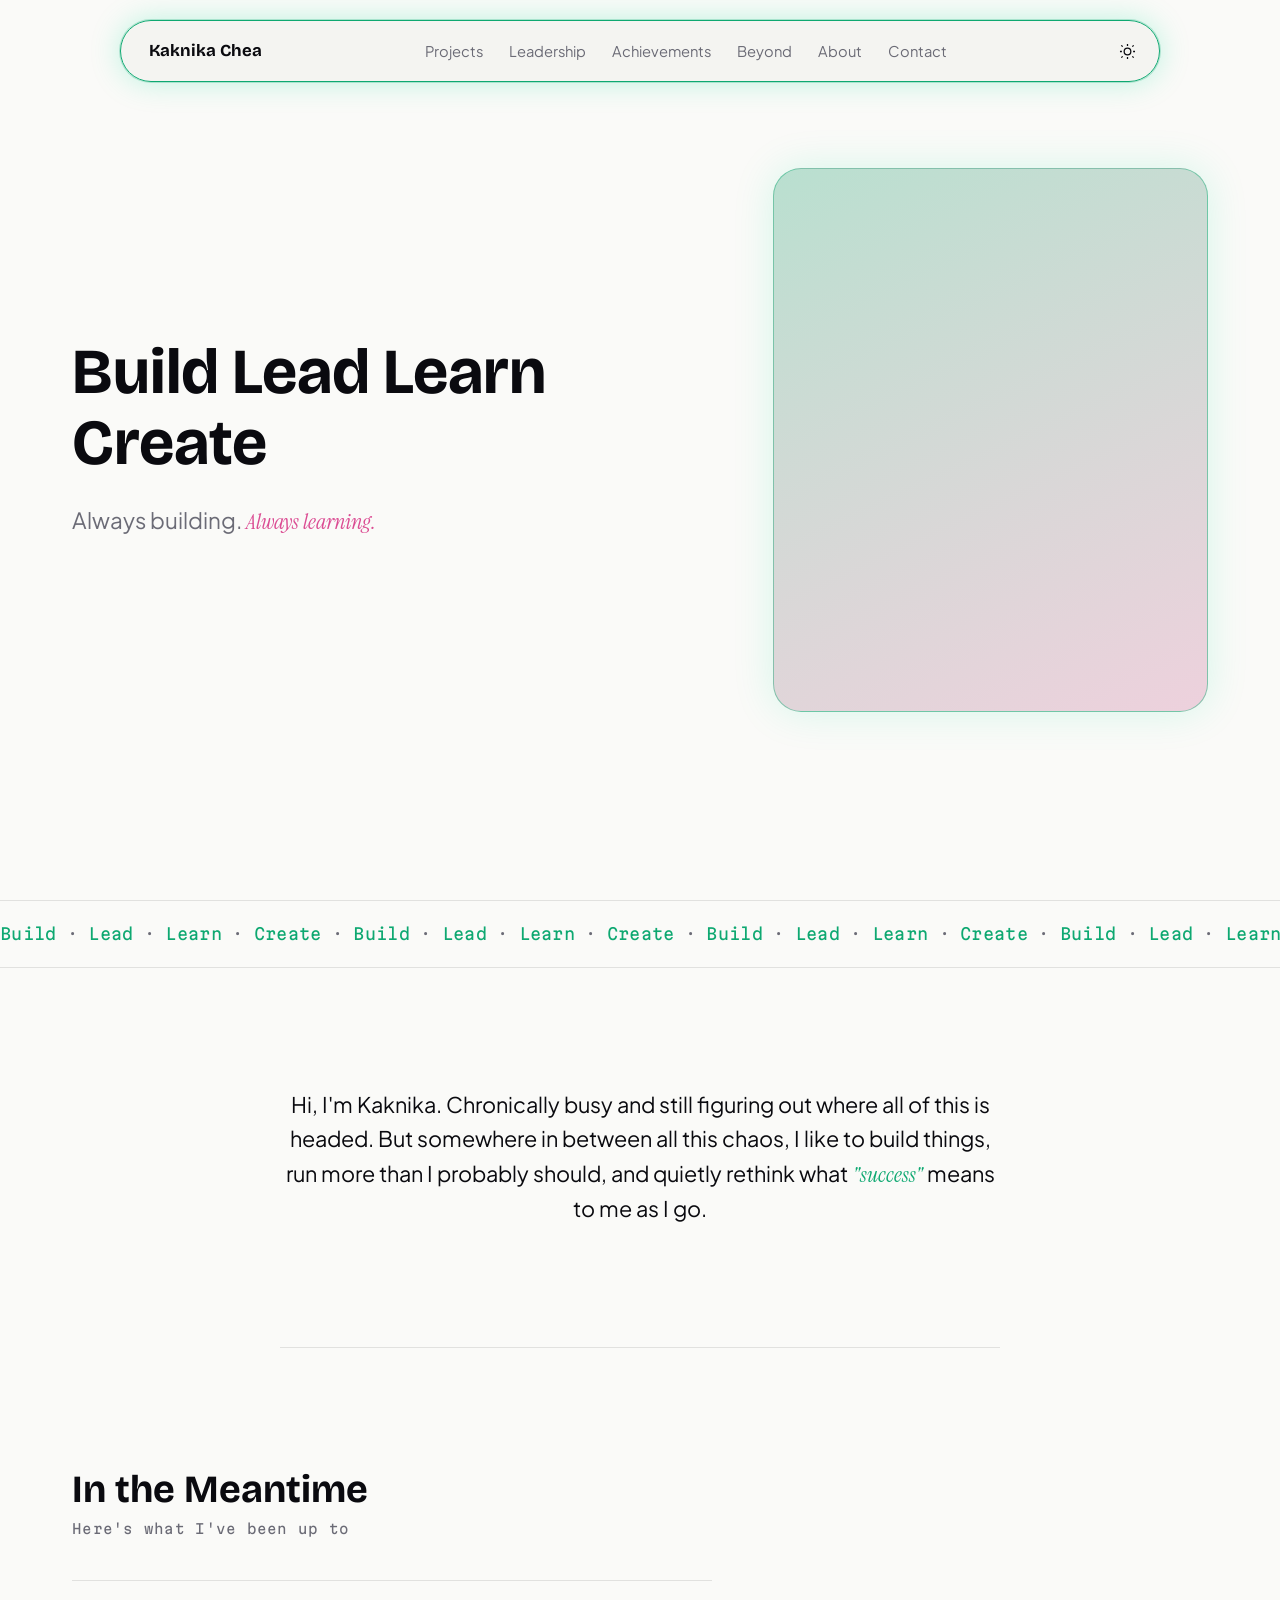
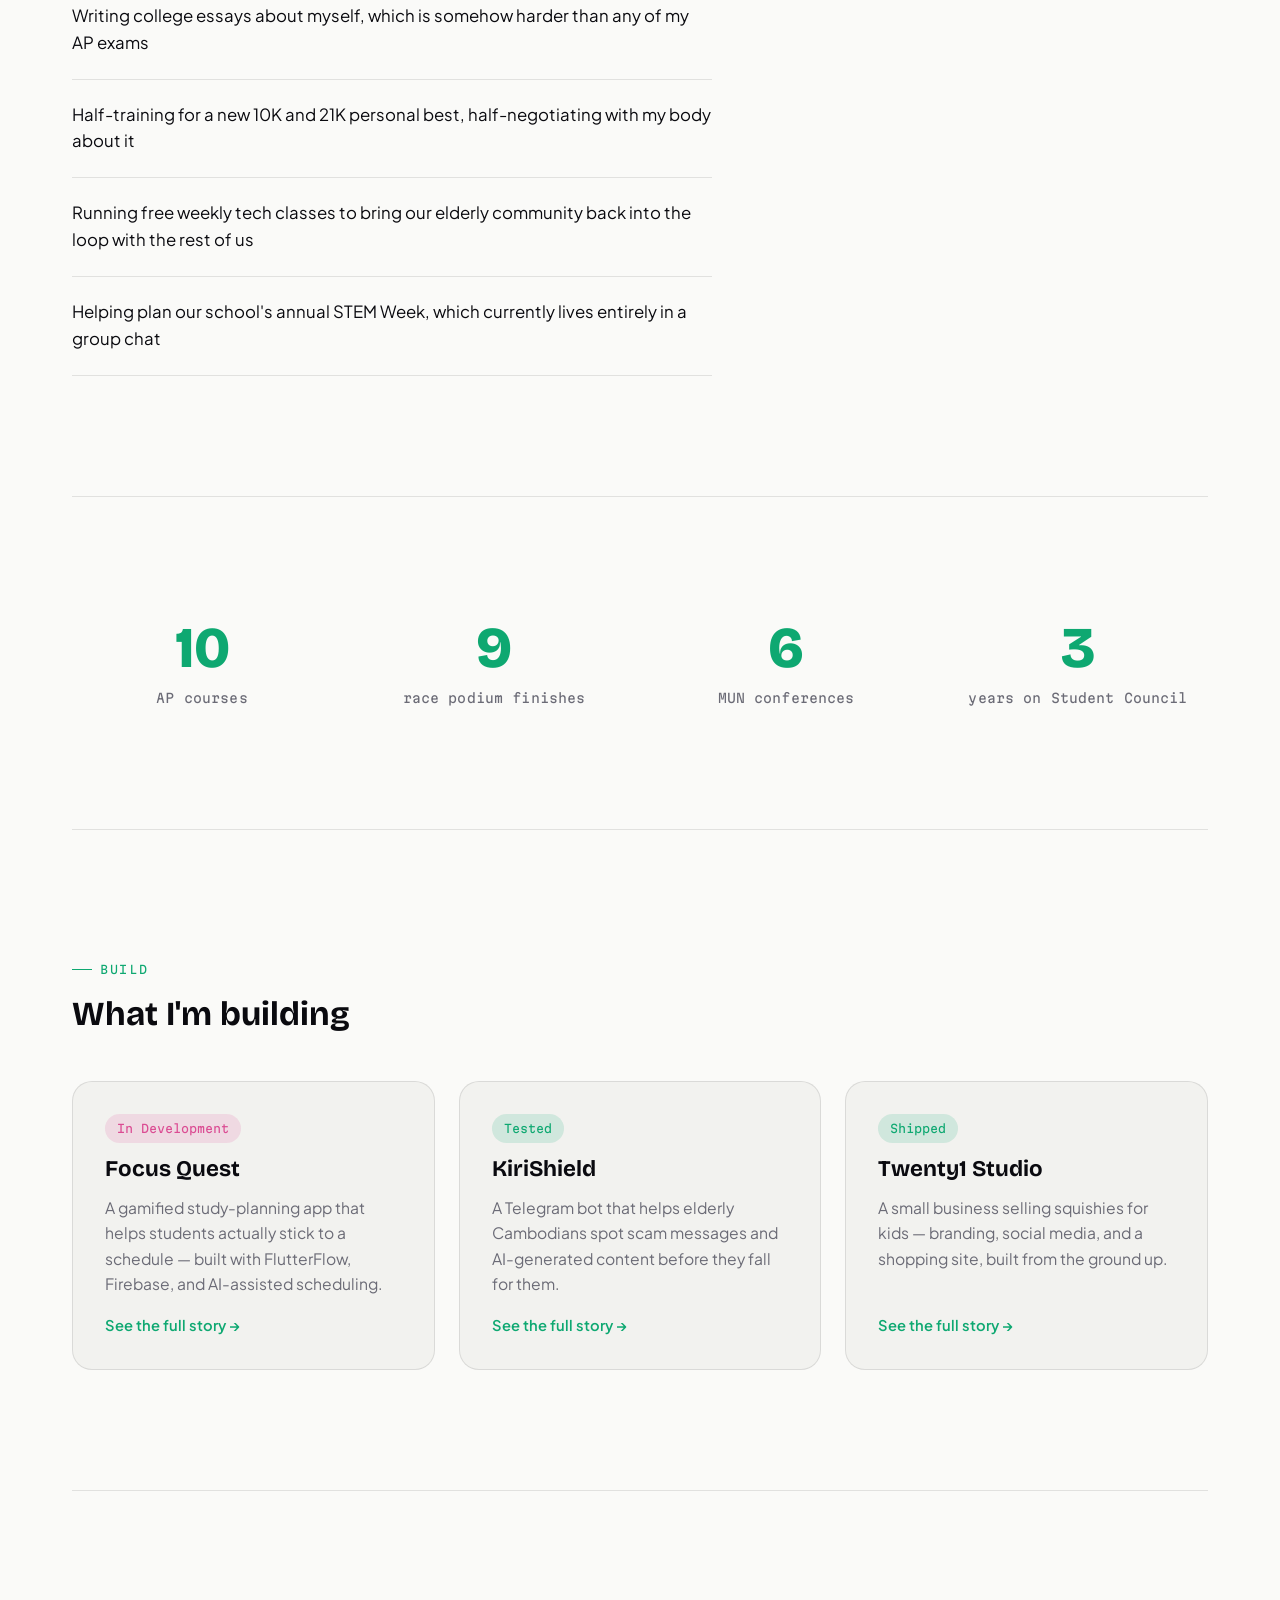
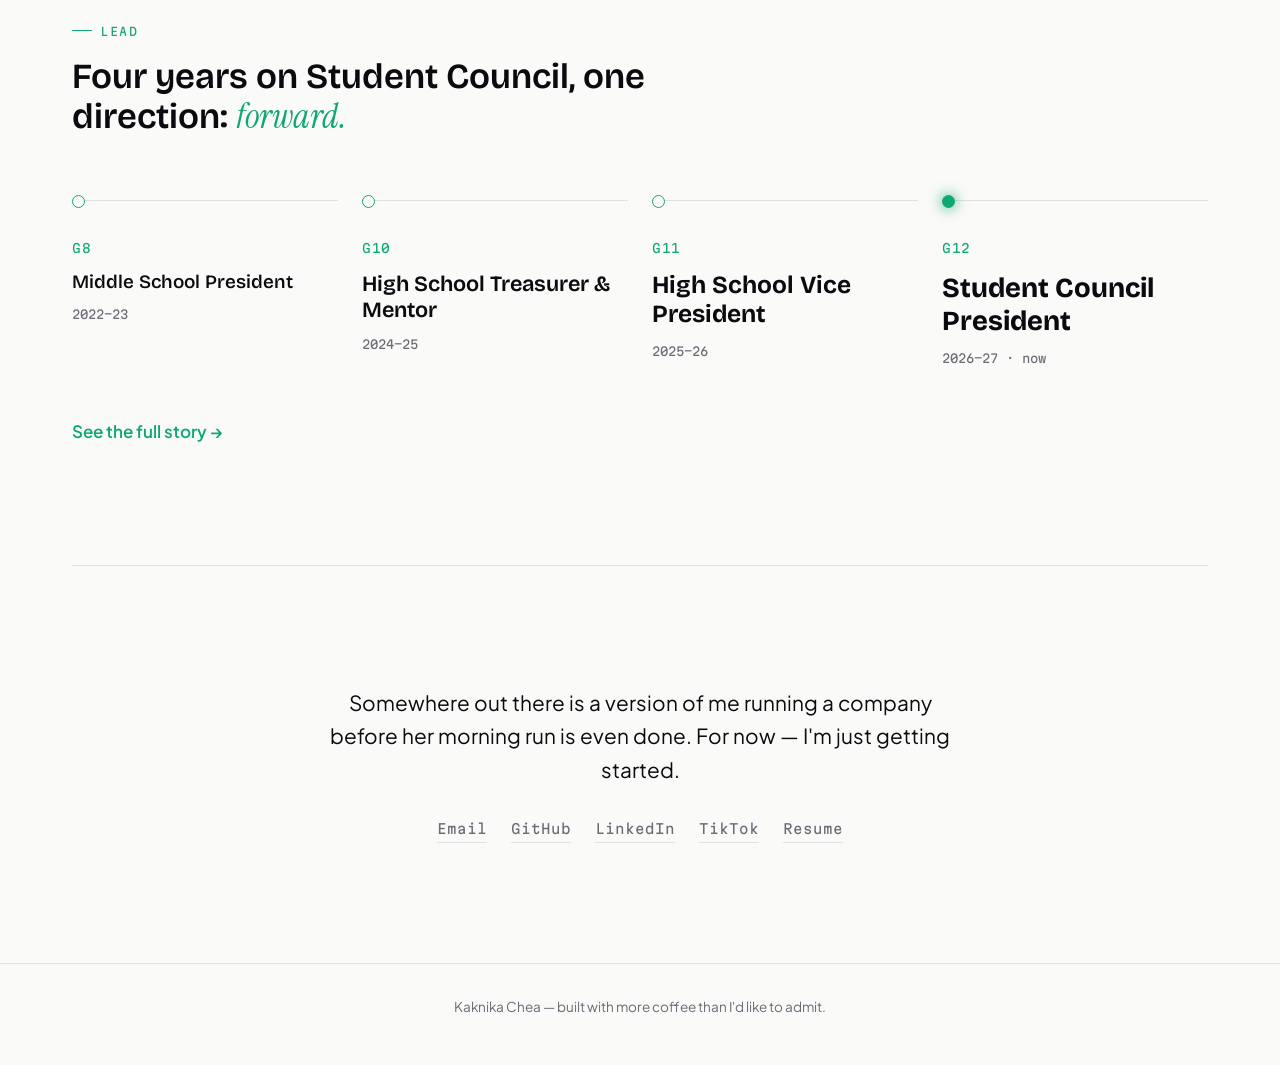
==== commit 36a4a2d4: "First draft: full site with all pages - New pages: Projects (5 case studies), Leadership (scroll-pin" ====
--- a/index.html
+++ b/index.html
@@ -4,6 +4,22 @@
 <meta charset="UTF-8">
 <meta name="viewport" content="width=device-width, initial-scale=1.0">
 <title>Kaknika Chea — Portfolio</title>
+<meta name="description" content="Kaknika Chea: a student builder from Cambodia. Projects, leadership, and what I'm learning along the way.">
+<meta property="og:type" content="website">
+<meta property="og:title" content="Kaknika Chea — Portfolio">
+<meta property="og:description" content="Build. Lead. Learn. Create. Projects, leadership, and what I'm learning along the way.">
+<meta property="og:url" content="https://kaknikach.github.io/Kaknika_Portfolio/">
+<link rel="icon" href="favicon.svg" type="image/svg+xml">
+<script>
+  // Pick the theme before the page draws: your saved choice, else your device setting.
+  (function () {
+    try {
+      var t = localStorage.getItem('theme');
+      if (!t) t = window.matchMedia('(prefers-color-scheme: light)').matches ? 'light' : 'dark';
+      document.documentElement.setAttribute('data-theme', t);
+    } catch (e) {}
+  })();
+</script>
 <link rel="preconnect" href="https://fonts.googleapis.com">
 <link rel="preconnect" href="https://fonts.gstatic.com" crossorigin>
 <link href="https://fonts.googleapis.com/css2?family=Bricolage+Grotesque:opsz,wght@12..96,400..800&family=Plus+Jakarta+Sans:ital,wght@0,400;0,500;0,600;0,700;1,400&family=Instrument+Serif:ital@1&family=Martian+Mono:wght@400;500&display=swap" rel="stylesheet">
@@ -11,54 +27,58 @@
 </head>
 <body>
 
-<!-- Floating nav -->
-<nav class="nav">
-  <a href="#" class="nav__name">Kaknika Chea</a>
-  <ul class="nav__links">
-    <li><a href="#build">Build</a></li>
-    <li><a href="#" data-nav="lead">Lead</a></li>
-    <li><a href="#" data-nav="learn">Learn</a></li>
-    <li><a href="#" data-nav="create">Create</a></li>
-    <li><a href="#" data-nav="contact">Contact</a></li>
+<!-- ===== Floating nav (same on every page) ===== -->
+<nav class="nav" id="nav">
+  <a href="index.html" class="nav__name">Kaknika Chea</a>
+  <ul class="nav__links" id="navLinks">
+    <li><a href="projects.html">Projects</a></li>
+    <li><a href="leadership.html">Leadership</a></li>
+    <li><a href="achievements.html">Achievements</a></li>
+    <li><a href="beyond.html">Beyond</a></li>
+    <li><a href="about.html">About</a></li>
+    <li><a href="#contact">Contact</a></li>
   </ul>
-  <button class="theme-toggle" id="themeToggle" aria-label="Toggle light and dark mode">
-    <svg class="icon icon--sun" viewBox="0 0 24 24" fill="none" stroke="currentColor" stroke-width="1.6"><circle cx="12" cy="12" r="4.2"/><path d="M12 2.5v2.4M12 19.1v2.4M4.2 4.2l1.7 1.7M18.1 18.1l1.7 1.7M2.5 12h2.4M19.1 12h2.4M4.2 19.8l1.7-1.7M18.1 5.9l1.7-1.7"/></svg>
-    <svg class="icon icon--moon" viewBox="0 0 24 24" fill="none" stroke="currentColor" stroke-width="1.6"><path d="M20 14.3A8.3 8.3 0 1 1 9.7 4a6.7 6.7 0 0 0 10.3 10.3Z"/></svg>
-  </button>
+  <div class="nav__actions">
+    <button class="theme-toggle" id="themeToggle" aria-label="Toggle light and dark mode">
+      <svg class="icon icon--sun" viewBox="0 0 24 24" fill="none" stroke="currentColor" stroke-width="1.6"><circle cx="12" cy="12" r="4.2"/><path d="M12 2.5v2.4M12 19.1v2.4M4.2 4.2l1.7 1.7M18.1 18.1l1.7 1.7M2.5 12h2.4M19.1 12h2.4M4.2 19.8l1.7-1.7M18.1 5.9l1.7-1.7"/></svg>
+      <svg class="icon icon--moon" viewBox="0 0 24 24" fill="none" stroke="currentColor" stroke-width="1.6"><path d="M20 14.3A8.3 8.3 0 1 1 9.7 4a6.7 6.7 0 0 0 10.3 10.3Z"/></svg>
+    </button>
+    <button class="nav__menu" id="navMenu" aria-label="Open menu" aria-expanded="false" aria-controls="navLinks"><span></span><span></span></button>
+  </div>
 </nav>
 
 <main>
-
   <!-- Hero -->
   <section class="hero">
     <div class="hero__text">
-      <div class="hero__words" id="heroWords">
+      <h1 class="hero__words" id="heroWords">
         <span class="hero__word" data-word style="--d:0">Build</span>
         <span class="hero__word" data-word style="--d:1">Lead</span>
         <span class="hero__word" data-word style="--d:2">Learn</span>
         <span class="hero__word" data-word style="--d:3">Create</span>
-      </div>
+      </h1>
       <p class="hero__thesis">Always building. <em>Always learning.</em></p>
     </div>
     <div class="hero__photo">
-      <img src="assets/profile.jpg" alt="Kaknika Chea" onerror="this.remove(); this.parentElement.classList.add('hero__photo--empty')">
-    </div>
-  </section>
-
-  <!-- Marquee divider -->
-  <div class="marquee" aria-hidden="true">
-    <div class="marquee__track">
-      <div class="marquee__group">
-        <span>Build</span><span>·</span><span>Lead</span><span>·</span><span>Learn</span><span>·</span><span>Create</span><span>·</span>
-        <span>Build</span><span>·</span><span>Lead</span><span>·</span><span>Learn</span><span>·</span><span>Create</span><span>·</span>
-        <span>Build</span><span>·</span><span>Lead</span><span>·</span><span>Learn</span><span>·</span><span>Create</span><span>·</span>
-      </div>
-      <div class="marquee__group">
-        <span>Build</span><span>·</span><span>Lead</span><span>·</span><span>Learn</span><span>·</span><span>Create</span><span>·</span>
-        <span>Build</span><span>·</span><span>Lead</span><span>·</span><span>Learn</span><span>·</span><span>Create</span><span>·</span>
-        <span>Build</span><span>·</span><span>Lead</span><span>·</span><span>Learn</span><span>·</span><span>Create</span><span>·</span>
-      </div>
-    </div>
+      <!-- Put your photo at assets/profile.jpg and it shows up here -->
+      <img src="assets/profile.jpg" alt="Kaknika Chea">
+    </div>
+  </section>
+
+  <!-- Marquee: "bleed" makes it run edge to edge of the window -->
+  <div class="marquee bleed" aria-hidden="true">
+  <div class="marquee__track">
+    <div class="marquee__group">
+      <span>Build</span><span>·</span><span>Lead</span><span>·</span><span>Learn</span><span>·</span><span>Create</span><span>·</span>
+      <span>Build</span><span>·</span><span>Lead</span><span>·</span><span>Learn</span><span>·</span><span>Create</span><span>·</span>
+      <span>Build</span><span>·</span><span>Lead</span><span>·</span><span>Learn</span><span>·</span><span>Create</span><span>·</span>
+    </div>
+    <div class="marquee__group">
+      <span>Build</span><span>·</span><span>Lead</span><span>·</span><span>Learn</span><span>·</span><span>Create</span><span>·</span>
+      <span>Build</span><span>·</span><span>Lead</span><span>·</span><span>Learn</span><span>·</span><span>Create</span><span>·</span>
+      <span>Build</span><span>·</span><span>Lead</span><span>·</span><span>Learn</span><span>·</span><span>Create</span><span>·</span>
+    </div>
+  </div>
   </div>
 
   <!-- Micro intro -->
@@ -101,50 +121,71 @@
   </section>
 
   <!-- Featured projects -->
-  <section class="projects" id="build">
+  <section class="projects">
+    <span class="pillar">Build</span>
     <h2 class="section-label reveal">What I'm building</h2>
     <div class="projects__grid">
 
       <article class="project-card reveal" style="--i:0">
-        <div class="project-card__top">
-          <span class="badge badge--dev">In Development</span>
-        </div>
+        <span class="badge badge--dev">In Development</span>
         <h3>Focus Quest</h3>
         <p>A gamified study-planning app that helps students actually stick to a schedule — built with FlutterFlow, Firebase, and AI-assisted scheduling.</p>
-        <a href="#" class="card-link">See the full story <span aria-hidden="true">→</span></a>
+        <a href="projects.html#focus-quest" class="card-link">See the full story <span aria-hidden="true">→</span></a>
       </article>
 
       <article class="project-card reveal" style="--i:1">
-        <div class="project-card__top">
-          <span class="badge badge--test">Tested</span>
-        </div>
+        <span class="badge badge--test">Tested</span>
         <h3>KiriShield</h3>
         <p>A Telegram bot that helps elderly Cambodians spot scam messages and AI-generated content before they fall for them.</p>
-        <a href="#" class="card-link">See the full story <span aria-hidden="true">→</span></a>
+        <a href="projects.html#kirishield" class="card-link">See the full story <span aria-hidden="true">→</span></a>
       </article>
 
       <article class="project-card reveal" style="--i:2">
-        <div class="project-card__top">
-          <span class="badge badge--shipped">Shipped</span>
-        </div>
+        <span class="badge badge--shipped">Shipped</span>
         <h3>Twenty1 Studio</h3>
         <p>A small business selling squishies for kids — branding, social media, and a shopping site, built from the ground up.</p>
-        <a href="#" class="card-link">See the full story <span aria-hidden="true">→</span></a>
+        <a href="projects.html#twenty1-studio" class="card-link">See the full story <span aria-hidden="true">→</span></a>
       </article>
 
     </div>
   </section>
 
-  <!-- Leadership teaser -->
-  <section class="lead-teaser">
-    <p class="reveal">Four years on Student Council, one direction: <em>forward.</em></p>
-    <a href="#" class="text-link">See the timeline <span aria-hidden="true">→</span></a>
+  <!-- Leadership: compact timeline, fades in left to right -->
+  <section class="lead-mini">
+    <div class="lead-mini__head">
+      <span class="pillar">Lead</span>
+      <h2 class="reveal">Four years on Student Council, one direction: <em>forward.</em></h2>
+    </div>
+    <ol class="tl-mini">
+      <li class="tl-mini__stage reveal-x" style="--i:0; --w:1">
+        <span class="tl-mini__grade">G8</span>
+        <p class="tl-mini__role">Middle School President</p>
+        <span class="tl-mini__years">2022–23</span>
+      </li>
+      <li class="tl-mini__stage reveal-x" style="--i:1; --w:2">
+        <span class="tl-mini__grade">G10</span>
+        <p class="tl-mini__role">High School Treasurer &amp; Mentor</p>
+        <span class="tl-mini__years">2024–25</span>
+      </li>
+      <li class="tl-mini__stage reveal-x" style="--i:2; --w:3">
+        <span class="tl-mini__grade">G11</span>
+        <p class="tl-mini__role">High School Vice President</p>
+        <span class="tl-mini__years">2025–26</span>
+      </li>
+      <li class="tl-mini__stage reveal-x" style="--i:3; --w:4">
+        <span class="tl-mini__grade">G12</span>
+        <p class="tl-mini__role">Student Council President</p>
+        <span class="tl-mini__years">2026–27 · now</span>
+      </li>
+    </ol>
+    <a href="leadership.html" class="text-link">See the full story <span aria-hidden="true">→</span></a>
   </section>
 
   <!-- CTA / closing -->
-  <section class="cta">
+  <section class="cta" id="contact">
     <p class="reveal">Somewhere out there is a version of me running a company before her morning run is even done. For now — I'm just getting started.</p>
     <div class="cta__links">
+      <!-- TODO: replace with your real email and links -->
       <a href="mailto:youremail@example.com">Email</a>
       <a href="#">GitHub</a>
       <a href="#">LinkedIn</a>
@@ -152,7 +193,6 @@
       <a href="#">Resume</a>
     </div>
   </section>
-
 </main>
 
 <footer class="footer">
@@ -161,4 +201,4 @@
 
 <script src="script.js"></script>
 </body>
-</html>+</html>
--- a/styles.css
+++ b/styles.css
@@ -1,3 +1,9 @@
+/* =========================================================
+   Kaknika Chea — Portfolio styles
+   One stylesheet for every page. Sections are labelled
+   so you can find things with Cmd+F.
+   ========================================================= */
+
 /* ===== Design tokens ===== */
 :root,
 [data-theme="dark"] {
@@ -33,15 +39,24 @@
   font-family: 'Plus Jakarta Sans', sans-serif;
   font-size: 17px;
   line-height: 1.6;
+  overflow-x: clip;
   transition: background 0.4s ease, color 0.4s ease;
   -webkit-font-smoothing: antialiased;
-}
+  animation: page-in 0.28s ease both;
+}
+
+/* Page transitions: fade in on load, fade out when leaving (see script.js) */
+@keyframes page-in { from { opacity: 0; } to { opacity: 1; } }
+body.is-leaving { opacity: 0; transition: opacity 0.2s ease; }
 
 h1, h2, h3 {
   font-family: 'Bricolage Grotesque', sans-serif;
   font-weight: 700;
   margin: 0;
-}
+  line-height: 1.1;
+}
+
+p { margin: 0; }
 
 em {
   font-family: 'Instrument Serif', serif;
@@ -55,7 +70,13 @@
   text-decoration: none;
 }
 
-ul { list-style: none; margin: 0; padding: 0; }
+a:focus-visible, button:focus-visible {
+  outline: 2px solid var(--green);
+  outline-offset: 3px;
+  border-radius: 6px;
+}
+
+ul, ol { list-style: none; margin: 0; padding: 0; }
 
 main {
   max-width: 1200px;
@@ -74,6 +95,75 @@
   section { padding: 72px 0; }
   main { padding: 0 20px; }
 }
+
+/* Breaks an element out of <main> so it spans the full window width */
+.bleed {
+  width: 100vw;
+  margin-left: calc(50% - 50vw);
+}
+
+/* Small mono tag above section headings: "— BUILD" */
+.pillar {
+  display: inline-flex;
+  align-items: center;
+  gap: 0.7em;
+  font-family: 'Martian Mono', monospace;
+  font-size: 0.72rem;
+  letter-spacing: 0.14em;
+  text-transform: uppercase;
+  color: var(--green);
+  margin-bottom: 18px;
+}
+
+.pillar::before {
+  content: '';
+  width: 20px;
+  height: 1px;
+  background: currentColor;
+}
+
+.section-label {
+  font-size: clamp(1.6rem, 3.6vw, 2.1rem);
+  margin-bottom: 48px;
+}
+
+.mono {
+  font-family: 'Martian Mono', monospace;
+  font-size: 0.8rem;
+  letter-spacing: 0.02em;
+  color: var(--text-muted);
+}
+
+.muted { color: var(--text-muted); }
+
+.text-link {
+  color: var(--green);
+  font-weight: 600;
+  display: inline-block;
+}
+
+.text-link span,
+.card-link span {
+  display: inline-block;
+  transition: transform 0.2s ease;
+}
+
+.text-link:hover span,
+.card-link:hover span { transform: translateX(4px); }
+
+/* Placeholder for copy Kaknika still needs to write.
+   Search the HTML for class="todo" to find them all. */
+.todo {
+  border: 1px dashed color-mix(in srgb, var(--pink) 60%, transparent);
+  color: var(--pink);
+  border-radius: 12px;
+  padding: 12px 16px;
+  font-family: 'Martian Mono', monospace;
+  font-size: 0.78rem;
+  line-height: 1.6;
+}
+
+.todo::before { content: 'TO WRITE → '; opacity: 0.7; }
 
 /* ===== Nav ===== */
 .nav {
@@ -81,11 +171,12 @@
   top: 20px;
   left: 50%;
   transform: translateX(-50%);
-  width: min(90%, 960px);
+  width: min(92%, 1040px);
   display: flex;
   align-items: center;
   justify-content: space-between;
-  padding: 14px 28px;
+  gap: 16px;
+  padding: 12px 14px 12px 28px;
   background: color-mix(in srgb, var(--surface) 78%, transparent);
   backdrop-filter: blur(16px);
   -webkit-backdrop-filter: blur(16px);
@@ -99,11 +190,12 @@
   font-family: 'Bricolage Grotesque', sans-serif;
   font-weight: 700;
   font-size: 1.05rem;
+  white-space: nowrap;
 }
 
 .nav__links {
   display: flex;
-  gap: 28px;
+  gap: 26px;
 }
 
 .nav__links a {
@@ -112,15 +204,23 @@
   transition: color 0.2s ease;
 }
 
-.nav__links a:hover { color: var(--green); }
-
-.theme-toggle {
+.nav__links a:hover,
+.nav__links a[aria-current="page"] { color: var(--green); }
+
+.nav__actions {
+  display: flex;
+  align-items: center;
+  gap: 4px;
+}
+
+.theme-toggle,
+.nav__menu {
   background: none;
   border: none;
   color: var(--text);
   cursor: pointer;
-  width: 32px;
-  height: 32px;
+  width: 36px;
+  height: 36px;
   display: flex;
   align-items: center;
   justify-content: center;
@@ -128,7 +228,8 @@
   transition: background 0.2s ease;
 }
 
-.theme-toggle:hover { background: var(--border); }
+.theme-toggle:hover,
+.nav__menu:hover { background: var(--border); }
 
 .icon { width: 19px; height: 19px; }
 
@@ -136,8 +237,59 @@
 [data-theme="light"] .icon--sun { display: block; }
 [data-theme="light"] .icon--moon { display: none; }
 
-@media (max-width: 768px) {
-  .nav__links { display: none; }
+/* Hamburger (only shows on smaller screens) */
+.nav__menu { display: none; flex-direction: column; gap: 5px; }
+
+.nav__menu span {
+  display: block;
+  width: 18px;
+  height: 1.6px;
+  background: currentColor;
+  border-radius: 2px;
+  transition: transform 0.25s ease;
+}
+
+.nav--open .nav__menu span:first-child { transform: translateY(3.3px) rotate(45deg); }
+.nav--open .nav__menu span:last-child { transform: translateY(-3.3px) rotate(-45deg); }
+
+@media (max-width: 900px) {
+  .nav { padding: 10px 10px 10px 22px; }
+  .nav__menu { display: flex; }
+
+  .nav__links {
+    position: absolute;
+    top: calc(100% + 10px);
+    left: 0;
+    right: 0;
+    flex-direction: column;
+    gap: 0;
+    padding: 10px;
+    background: color-mix(in srgb, var(--surface) 94%, transparent);
+    backdrop-filter: blur(16px);
+    -webkit-backdrop-filter: blur(16px);
+    border: 1.5px solid var(--green);
+    border-radius: 24px;
+    opacity: 0;
+    visibility: hidden;
+    transform: translateY(-8px);
+    transition: opacity 0.2s ease, transform 0.2s ease, visibility 0.2s;
+  }
+
+  .nav--open .nav__links {
+    opacity: 1;
+    visibility: visible;
+    transform: none;
+  }
+
+  .nav__links a {
+    display: block;
+    padding: 14px 16px;
+    font-size: 1.05rem;
+    color: var(--text);
+    border-radius: 14px;
+  }
+
+  .nav__links a:hover { background: var(--border); }
 }
 
 /* ===== Hero ===== */
@@ -156,6 +308,7 @@
     grid-template-columns: 1fr;
     text-align: center;
     padding-top: 120px;
+    min-height: auto;
   }
   .hero__photo { order: -1; width: 220px; margin: 0 auto; }
 }
@@ -183,6 +336,14 @@
   animation-delay: calc(var(--d) * 0.1s + 0.15s);
 }
 
+/* On phones (no cursor) the words take turns lighting up instead */
+.hero__word.is-lit {
+  color: var(--green);
+  text-shadow: 0 0 10px var(--green), 0 0 26px color-mix(in srgb, var(--green) 60%, transparent);
+  font-variation-settings: 'wght' 800;
+  transition: color 0.7s ease, text-shadow 0.7s ease, font-variation-settings 0.7s ease;
+}
+
 @keyframes word-in {
   to { opacity: 1; transform: translateY(0); }
 }
@@ -191,7 +352,6 @@
   margin-top: 28px;
   font-size: clamp(1.1rem, 2vw, 1.4rem);
   color: var(--text-muted);
-  font-family: 'Plus Jakarta Sans', sans-serif;
   opacity: 0;
   animation: word-in 0.6s ease forwards;
   animation-delay: 0.65s;
@@ -218,7 +378,8 @@
   display: block;
 }
 
-.hero__photo--empty {
+.hero__photo--empty,
+.media--empty {
   background: linear-gradient(155deg, color-mix(in srgb, var(--green) 25%, var(--surface)), color-mix(in srgb, var(--pink) 20%, var(--surface)));
 }
 
@@ -226,30 +387,39 @@
   .hero__word, .hero__thesis, .hero__photo { animation: none; opacity: 1; transform: none; }
 }
 
-/* ===== Scroll reveal (fade + slide up as sections enter view) ===== */
-.reveal {
+/* ===== Scroll reveal ===== */
+.reveal,
+.reveal-x {
   opacity: 0;
-  transform: translateY(32px);
   transition: opacity 0.75s cubic-bezier(0.2, 0.8, 0.2, 1), transform 0.75s cubic-bezier(0.2, 0.8, 0.2, 1);
   transition-delay: calc(var(--i, 0) * 0.08s);
 }
 
-.reveal.is-visible {
+.reveal { transform: translateY(32px); }
+
+/* slides in from the left (used by the timelines) */
+.reveal-x {
+  transform: translateX(-36px);
+  transition-delay: calc(var(--i, 0) * 0.18s);
+}
+
+.reveal.is-visible,
+.reveal-x.is-visible {
   opacity: 1;
-  transform: translateY(0);
+  transform: none;
 }
 
 @media (prefers-reduced-motion: reduce) {
-  .reveal { opacity: 1; transform: none; transition: none; }
-}
-
-/* ===== Marquee ===== */
+  .reveal, .reveal-x { opacity: 1; transform: none; transition: none; }
+}
+
+/* ===== Marquee (sits outside <main> so it spans the full width) ===== */
 .marquee {
   overflow: hidden;
+  border-top: 1px solid var(--border);
   border-bottom: 1px solid var(--border);
   padding: 20px 0;
   white-space: nowrap;
-  width: 100%;
 }
 
 .marquee__track {
@@ -272,9 +442,7 @@
   color: var(--green);
 }
 
-.marquee__track span:nth-child(even) {
-  color: var(--text-muted);
-}
+.marquee__track span:nth-child(even) { color: var(--text-muted); }
 
 @keyframes scroll-left {
   from { transform: translateX(0); }
@@ -292,17 +460,12 @@
   text-align: center;
 }
 
-.intro p {
-  font-size: clamp(1.1rem, 2.2vw, 1.35rem);
-  color: var(--text);
-}
+.intro p { font-size: clamp(1.1rem, 2.2vw, 1.35rem); }
 
 /* ===== In the Meantime ===== */
 .meantime__head { margin-bottom: 40px; }
 
-.meantime__head h2 {
-  font-size: clamp(1.8rem, 4vw, 2.4rem);
-}
+.meantime__head h2 { font-size: clamp(1.8rem, 4vw, 2.4rem); }
 
 .meantime__sub {
   font-family: 'Martian Mono', monospace;
@@ -312,22 +475,14 @@
   letter-spacing: 0.02em;
 }
 
-.meantime__list {
-  display: grid;
-  gap: 0;
-}
-
 .meantime__list li {
   padding: 22px 0;
   border-top: 1px solid var(--border);
   font-size: 1.05rem;
-  color: var(--text);
   max-width: 640px;
 }
 
-.meantime__list li:last-child {
-  border-bottom: 1px solid var(--border);
-}
+.meantime__list li:last-child { border-bottom: 1px solid var(--border); }
 
 /* ===== Stats ===== */
 .stats {
@@ -342,6 +497,7 @@
   font-family: 'Bricolage Grotesque', sans-serif;
   font-weight: 800;
   font-size: clamp(2.4rem, 6vw, 3.6rem);
+  line-height: 1.1;
   color: var(--green);
 }
 
@@ -358,12 +514,7 @@
   .stats { grid-template-columns: repeat(2, 1fr); gap: 40px 24px; }
 }
 
-/* ===== Projects ===== */
-.section-label {
-  font-size: clamp(1.6rem, 3.6vw, 2.1rem);
-  margin-bottom: 48px;
-}
-
+/* ===== Featured project cards (homepage) ===== */
 .projects__grid {
   display: grid;
   grid-template-columns: repeat(3, 1fr);
@@ -390,9 +541,7 @@
   border-color: color-mix(in srgb, var(--green) 40%, transparent);
 }
 
-.project-card h3 {
-  font-size: 1.4rem;
-}
+.project-card h3 { font-size: 1.4rem; }
 
 .project-card p {
   color: var(--text-muted);
@@ -407,11 +556,14 @@
   padding: 5px 12px;
   border-radius: 999px;
   width: fit-content;
-}
-
-.badge--dev { background: rgba(244, 114, 182, 0.15); color: var(--pink); }
-.badge--test { background: rgba(0, 227, 154, 0.15); color: var(--green); }
-.badge--shipped { background: rgba(0, 227, 154, 0.15); color: var(--green); }
+  white-space: nowrap;
+}
+
+.badge--dev { background: color-mix(in srgb, var(--pink) 15%, transparent); color: var(--pink); }
+.badge--test,
+.badge--shipped,
+.badge--ongoing { background: color-mix(in srgb, var(--green) 15%, transparent); color: var(--green); }
+.badge--concept { background: var(--border); color: var(--text-muted); }
 
 .card-link {
   font-size: 0.92rem;
@@ -420,35 +572,714 @@
   margin-top: 4px;
 }
 
-.card-link span {
+/* ===== Mini timeline (homepage) ===== */
+.lead-mini__head { margin-bottom: 64px; }
+
+.lead-mini__head h2 {
+  font-size: clamp(1.5rem, 3.6vw, 2.2rem);
+  font-weight: 600;
+  max-width: 720px;
+}
+
+.tl-mini {
+  display: grid;
+  grid-template-columns: repeat(4, 1fr);
+  gap: 24px;
+  margin-bottom: 48px;
+}
+
+.tl-mini__stage {
+  position: relative;
+  padding-top: 32px;
+  border-top: 1px solid var(--border);
+}
+
+.tl-mini__stage::before {
+  content: '';
+  position: absolute;
+  top: -6px;
+  left: 0;
+  width: 11px;
+  height: 11px;
+  border-radius: 50%;
+  border: 1.5px solid var(--green);
+  background: var(--bg);
+}
+
+.tl-mini__stage:last-child::before {
+  background: var(--green);
+  box-shadow: 0 0 14px var(--green);
+}
+
+.tl-mini__grade {
+  font-family: 'Martian Mono', monospace;
+  font-size: 0.78rem;
+  color: var(--green);
+  letter-spacing: 0.06em;
+}
+
+.tl-mini__role {
+  font-family: 'Bricolage Grotesque', sans-serif;
+  font-size: calc(1rem + var(--w, 1) * 0.18rem);
+  font-weight: calc(500 + var(--w, 1) * 60);
+  line-height: 1.2;
+  margin: 10px 0 6px;
+}
+
+.tl-mini__years { font-family: 'Martian Mono', monospace; font-size: 0.75rem; color: var(--text-muted); }
+
+@media (max-width: 768px) {
+  .tl-mini {
+    grid-template-columns: none;
+    grid-auto-flow: column;
+    grid-auto-columns: 72%;
+    overflow-x: auto;
+    scroll-snap-type: x mandatory;
+    padding: 6px 0 12px;
+    scrollbar-width: none;
+  }
+  .tl-mini::-webkit-scrollbar { display: none; }
+  .tl-mini__stage { scroll-snap-align: start; }
+}
+
+/* ===== Full timeline (Leadership page) =====
+   Default = simple vertical list. script.js adds .is-pinned on wide
+   screens, which turns it into the scroll-driven horizontal version. */
+.tl {
+  padding: 0;
+  border-bottom: 1px solid var(--border);
+}
+
+.tl__sticky { padding: 96px 0; }
+
+.tl__head {
+  width: 100%;
+  max-width: 1200px;
+  margin: 0 auto 56px;
+  padding: 0 32px;
+}
+
+.tl__head h2 { font-size: clamp(1.6rem, 3.6vw, 2.4rem); }
+
+.tl__track {
+  position: relative;
+  display: flex;
+  flex-direction: column;
+  gap: 40px;
+  max-width: 1200px;
+  margin: 0 auto;
+  padding: 0 32px;
+}
+
+.tl__rail { display: none; }
+
+.tl__stage {
+  position: relative;
+  padding-left: 28px;
+  border-left: 1px solid var(--border);
+}
+
+.tl__stage::before {
+  content: '';
+  position: absolute;
+  left: -6px;
+  top: 6px;
+  width: 11px;
+  height: 11px;
+  border-radius: 50%;
+  border: 1.5px solid var(--green);
+  background: var(--bg);
+  transition: background 0.4s ease, box-shadow 0.4s ease;
+}
+
+.tl__stage.is-lit::before,
+.tl__stage.is-visible::before {
+  background: var(--green);
+  box-shadow: 0 0 14px var(--green);
+}
+
+.tl__grade {
+  font-family: 'Martian Mono', monospace;
+  font-size: 0.8rem;
+  color: var(--green);
+  letter-spacing: 0.08em;
+}
+
+.tl__role {
+  font-family: 'Bricolage Grotesque', sans-serif;
+  font-size: calc(1.3rem + var(--w, 1) * 0.4rem);
+  font-weight: calc(500 + var(--w, 1) * 60);
+  line-height: 1.1;
+  margin: 10px 0 8px;
+}
+
+.tl__years { font-family: 'Martian Mono', monospace; font-size: 0.78rem; color: var(--text-muted); }
+
+@media (max-width: 768px) {
+  .tl__role { font-size: calc(1.15rem + var(--w, 1) * 0.22rem); }
+  .tl__head, .tl__track { padding: 0 20px; }
+  .tl__sticky { padding: 72px 0; }
+}
+
+.tl__now {
   display: inline-block;
-  transition: transform 0.2s ease;
-}
-
-.card-link:hover span { transform: translateX(4px); }
-
-/* ===== Leadership teaser ===== */
-.lead-teaser {
-  text-align: center;
-}
-
-.lead-teaser p {
-  font-size: clamp(1.4rem, 3.4vw, 2rem);
+  margin-left: 10px;
+  vertical-align: middle;
+}
+
+/* Pinned horizontal version */
+.tl.is-pinned { height: 360vh; }
+
+.tl.is-pinned .tl__sticky {
+  position: sticky;
+  top: 0;
+  height: 100vh;
+  overflow: hidden;
+  display: flex;
+  flex-direction: column;
+  justify-content: center;
+  padding: 0;
+}
+
+.tl.is-pinned .tl__track {
+  flex-direction: row;
+  align-items: flex-end;
+  gap: 9vw;
+  width: max-content;
+  max-width: none;
+  margin: 0;
+  padding: 0 14vw 0 max(32px, calc((100vw - 1200px) / 2 + 32px));
+  will-change: transform;
+}
+
+.tl.is-pinned .tl__rail {
+  display: block;
+  position: absolute;
+  left: max(32px, calc((100vw - 1200px) / 2 + 32px));
+  right: 14vw;
+  bottom: -40px;
+  height: 1px;
+  background: var(--border);
+}
+
+.tl.is-pinned .tl__rail-fill {
+  position: absolute;
+  inset: 0;
+  background: var(--green);
+  transform-origin: left;
+  transform: scaleX(var(--progress, 0));
+  box-shadow: 0 0 10px var(--green);
+}
+
+.tl.is-pinned .tl__stage {
+  width: clamp(240px, 30vw, 440px);
+  padding-left: 0;
+  border-left: none;
+  opacity: 0.16;
+  transform: translateX(-40px);
+  transition: opacity 0.6s ease, transform 0.6s cubic-bezier(0.2, 0.8, 0.2, 1);
+}
+
+.tl.is-pinned .tl__stage.is-lit { opacity: 1; transform: none; }
+
+.tl.is-pinned .tl__stage::before {
+  left: 0;
+  top: auto;
+  bottom: -45px;
+}
+
+/* ===== Page header (sub-pages) ===== */
+.page-head {
+  padding: 190px 0 96px;
+}
+
+.page-head h1 {
+  font-size: clamp(2.6rem, 7vw, 5rem);
+  line-height: 1.02;
+  max-width: 900px;
+}
+
+.page-head__lede {
+  margin-top: 28px;
+  max-width: 620px;
+  font-size: clamp(1.05rem, 2vw, 1.25rem);
+  color: var(--text-muted);
+}
+
+@media (max-width: 768px) {
+  .page-head { padding: 150px 0 64px; }
+}
+
+/* ===== Media slots (photos). Drop an image at the src path and it appears. ===== */
+.media {
+  position: relative;
+  margin: 0;
+  border-radius: 20px;
+  overflow: hidden;
+  aspect-ratio: 16 / 9;
+  border: 1px solid var(--border);
+}
+
+.media img { width: 100%; height: 100%; object-fit: cover; display: block; }
+
+.media--empty::after {
+  content: attr(data-label);
+  position: absolute;
+  left: 18px;
+  bottom: 14px;
+  font-family: 'Martian Mono', monospace;
+  font-size: 0.72rem;
+  color: var(--text-muted);
+}
+
+/* ===== Projects page ===== */
+.pindex { border-top: 1px solid var(--border); }
+
+.pindex__row {
+  display: grid;
+  grid-template-columns: 56px 1.1fr 2fr auto 24px;
+  align-items: center;
+  gap: 24px;
+  padding: 26px 0;
+  border-bottom: 1px solid var(--border);
+  transition: padding 0.25s ease;
+}
+
+.pindex__num { font-family: 'Martian Mono', monospace; font-size: 0.78rem; color: var(--text-muted); }
+
+.pindex__name {
+  font-family: 'Bricolage Grotesque', sans-serif;
+  font-weight: 700;
+  font-size: 1.35rem;
+  transition: color 0.2s ease;
+}
+
+.pindex__hook { color: var(--text-muted); font-size: 0.95rem; }
+
+.pindex__arrow { color: var(--green); transition: transform 0.2s ease; }
+
+.pindex__row:hover { padding-left: 12px; }
+.pindex__row:hover .pindex__name { color: var(--green); }
+.pindex__row:hover .pindex__arrow { transform: translateX(4px); }
+
+@media (max-width: 768px) {
+  .pindex__row { grid-template-columns: 40px 1fr auto; gap: 6px 14px; }
+  .pindex__hook { grid-column: 2 / -1; grid-row: 2; }
+  .pindex__arrow { display: none; }
+}
+
+.case { scroll-margin-top: 100px; }
+
+.case__head {
+  display: grid;
+  gap: 18px;
+  margin-bottom: 48px;
+}
+
+.case__meta { display: flex; align-items: center; gap: 16px; }
+
+.case__num { font-family: 'Martian Mono', monospace; font-size: 0.78rem; color: var(--text-muted); }
+
+.case__head h2 { font-size: clamp(2.2rem, 5.5vw, 3.6rem); }
+
+.case__hook { font-size: clamp(1.05rem, 2vw, 1.25rem); color: var(--text-muted); max-width: 640px; }
+
+.tags { display: flex; flex-wrap: wrap; gap: 8px; }
+
+.tags li {
+  font-family: 'Martian Mono', monospace;
+  font-size: 0.72rem;
+  padding: 5px 12px;
+  border: 1px solid var(--border);
+  border-radius: 999px;
+  color: var(--text-muted);
+}
+
+.case .media { margin-bottom: 56px; }
+
+.steps { margin: 0; border-top: 1px solid var(--border); }
+
+.step {
+  display: grid;
+  grid-template-columns: 220px 1fr;
+  gap: 32px;
+  padding: 28px 0;
+  border-bottom: 1px solid var(--border);
+}
+
+.step dt {
   font-family: 'Bricolage Grotesque', sans-serif;
   font-weight: 600;
-  margin-bottom: 16px;
-}
-
-.text-link {
-  color: var(--green);
+  font-size: 1.15rem;
+}
+
+.step dt span {
+  font-family: 'Martian Mono', monospace;
+  font-size: 0.72rem;
+  font-weight: 400;
+  color: var(--green);
+  margin-right: 10px;
+  vertical-align: 2px;
+}
+
+.step dd { margin: 0; max-width: 680px; display: grid; gap: 12px; }
+
+.step dd ul { display: grid; gap: 6px; }
+
+.step dd li { padding-left: 18px; position: relative; }
+
+.step dd li::before {
+  content: '';
+  position: absolute;
+  left: 0;
+  top: 0.75em;
+  width: 8px;
+  height: 1px;
+  background: var(--green);
+}
+
+@media (max-width: 768px) {
+  .step { grid-template-columns: 1fr; gap: 12px; }
+}
+
+/* KiriShield test results */
+.results { display: grid; gap: 14px; margin-top: 4px; }
+
+.result {
+  display: grid;
+  grid-template-columns: 1fr 64px;
+  gap: 6px 16px;
+  align-items: center;
+}
+
+.result__name { font-size: 0.95rem; }
+
+.result__score {
+  font-family: 'Martian Mono', monospace;
+  font-size: 0.85rem;
+  text-align: right;
+  color: var(--pink);
+}
+
+.result__score--safe { color: var(--green); }
+
+.result__bar {
+  grid-column: 1 / -1;
+  height: 3px;
+  border-radius: 3px;
+  background: var(--border);
+  overflow: hidden;
+}
+
+.result__bar i {
+  display: block;
+  height: 100%;
+  width: var(--v);
+  background: var(--pink);
+}
+
+/* "Also" strip — lighter-weight items */
+.also { display: grid; grid-template-columns: repeat(3, 1fr); gap: 32px; }
+
+.also li { border-top: 1px solid var(--border); padding-top: 20px; }
+
+.also h3 { font-size: 1.1rem; margin-bottom: 8px; }
+
+.also p { color: var(--text-muted); font-size: 0.95rem; }
+
+@media (max-width: 768px) { .also { grid-template-columns: 1fr; } }
+
+/* ===== Feature block (two-column: words + photo) ===== */
+.feature {
+  display: grid;
+  grid-template-columns: 1fr 1fr;
+  gap: 64px;
+  align-items: start;
+}
+
+.feature h2 { font-size: clamp(1.8rem, 4.4vw, 2.8rem); margin-bottom: 8px; }
+
+.feature__role { font-family: 'Martian Mono', monospace; font-size: 0.8rem; color: var(--green); margin-bottom: 24px; }
+
+.feature__body { display: grid; gap: 16px; }
+
+.feature__body p { color: var(--text-muted); }
+
+.feature .media { aspect-ratio: 4 / 3; }
+
+@media (max-width: 900px) {
+  .feature { grid-template-columns: 1fr; gap: 40px; }
+}
+
+.figures {
+  display: flex;
+  flex-wrap: wrap;
+  gap: 40px;
+  margin-top: 16px;
+  padding-top: 24px;
+  border-top: 1px solid var(--border);
+}
+
+.figures div { display: grid; }
+
+.figures b {
+  font-family: 'Bricolage Grotesque', sans-serif;
+  font-size: 2.2rem;
+  font-weight: 800;
+  color: var(--green);
+  line-height: 1.1;
+}
+
+.figures span { font-family: 'Martian Mono', monospace; font-size: 0.75rem; color: var(--text-muted); }
+
+/* Inline list of items separated by dots */
+.dotlist { display: flex; flex-wrap: wrap; gap: 10px 28px; }
+
+.dotlist li {
+  font-family: 'Bricolage Grotesque', sans-serif;
+  font-size: clamp(1.1rem, 2.4vw, 1.5rem);
   font-weight: 600;
 }
 
-/* ===== CTA ===== */
+.dotlist li::after {
+  content: '·';
+  margin-left: 28px;
+  color: var(--green);
+}
+
+.dotlist li:last-child::after { content: none; }
+
+/* ===== Achievements page ===== */
+.ap {
+  display: grid;
+  grid-template-columns: 0.8fr 2fr;
+  gap: 64px;
+  align-items: start;
+}
+
+.ap__count {
+  font-family: 'Bricolage Grotesque', sans-serif;
+  font-size: clamp(5rem, 14vw, 9rem);
+  font-weight: 800;
+  line-height: 0.9;
+  color: var(--green);
+}
+
+.ap__years { display: grid; grid-template-columns: repeat(3, 1fr); gap: 32px; }
+
+.ap__years h3 { font-size: 1rem; margin-bottom: 14px; display: flex; gap: 10px; align-items: center; flex-wrap: wrap; }
+
+.ap__years li { padding: 10px 0; border-top: 1px solid var(--border); font-size: 0.95rem; }
+
+@media (max-width: 900px) {
+  .ap { grid-template-columns: 1fr; gap: 32px; }
+  .ap__years { grid-template-columns: 1fr; gap: 28px; }
+}
+
+.moments { display: grid; gap: 0; border-top: 1px solid var(--border); }
+
+.moment {
+  display: grid;
+  grid-template-columns: 160px 1fr;
+  gap: 32px;
+  padding: 40px 0;
+  border-bottom: 1px solid var(--border);
+}
+
+.moment__when { font-family: 'Martian Mono', monospace; font-size: 0.8rem; color: var(--green); padding-top: 8px; }
+
+.moment h3 { font-size: clamp(1.4rem, 3vw, 2rem); margin-bottom: 12px; }
+
+.moment p { color: var(--text-muted); max-width: 640px; }
+
+.moment--big h3 { font-size: clamp(1.8rem, 4.4vw, 3rem); }
+
+@media (max-width: 768px) {
+  .moment { grid-template-columns: 1fr; gap: 8px; }
+}
+
+.filters {
+  display: flex;
+  flex-wrap: wrap;
+  gap: 8px;
+  margin-bottom: 32px;
+}
+
+.chip {
+  font-family: 'Martian Mono', monospace;
+  font-size: 0.78rem;
+  padding: 8px 16px;
+  border-radius: 999px;
+  border: 1px solid var(--border);
+  background: none;
+  color: var(--text-muted);
+  cursor: pointer;
+  transition: color 0.2s ease, border-color 0.2s ease, background 0.2s ease;
+}
+
+.chip:hover { color: var(--text); border-color: var(--text-muted); }
+
+.chip[aria-pressed="true"] {
+  color: var(--bg);
+  background: var(--green);
+  border-color: var(--green);
+}
+
+.awards { border-top: 1px solid var(--border); }
+
+.award {
+  display: grid;
+  grid-template-columns: 110px 1fr auto;
+  gap: 24px;
+  align-items: baseline;
+  padding: 20px 0;
+  border-bottom: 1px solid var(--border);
+  animation: award-in 0.35s ease both;
+}
+
+.award[hidden] { display: none; }
+
+@keyframes award-in {
+  from { opacity: 0; transform: translateY(8px); }
+  to { opacity: 1; transform: none; }
+}
+
+.award__year { font-family: 'Martian Mono', monospace; font-size: 0.78rem; color: var(--text-muted); }
+
+.award__title { font-weight: 600; }
+
+.award__title small { display: block; font-weight: 400; color: var(--text-muted); font-size: 0.92rem; }
+
+.award__cat {
+  font-family: 'Martian Mono', monospace;
+  font-size: 0.7rem;
+  text-transform: uppercase;
+  letter-spacing: 0.08em;
+  color: var(--green);
+}
+
+@media (max-width: 768px) {
+  .award { grid-template-columns: 1fr auto; gap: 4px 16px; }
+  .award__year { grid-column: 1 / -1; }
+}
+
+/* ===== Beyond page ===== */
+.cols {
+  display: grid;
+  grid-template-columns: repeat(3, 1fr);
+  gap: 32px;
+}
+
+.cols > li,
+.cols > div { border-top: 1px solid var(--border); padding-top: 20px; }
+
+.cols h3 { font-size: 1.15rem; margin-bottom: 8px; }
+
+.cols p { color: var(--text-muted); font-size: 0.95rem; }
+
+@media (max-width: 900px) { .cols { grid-template-columns: 1fr; gap: 28px; } }
+
+.races { border-top: 1px solid var(--border); }
+
+.race {
+  display: grid;
+  grid-template-columns: 70px 1fr auto;
+  gap: 20px;
+  padding: 16px 0;
+  border-bottom: 1px solid var(--border);
+  align-items: baseline;
+}
+
+.race__year { font-family: 'Martian Mono', monospace; font-size: 0.78rem; color: var(--text-muted); }
+
+.race__place { font-family: 'Martian Mono', monospace; font-size: 0.8rem; color: var(--green); text-align: right; }
+
+@media (max-width: 600px) {
+  .race { grid-template-columns: 1fr auto; gap: 2px 12px; }
+  .race__year { grid-column: 1 / -1; }
+}
+
+.serve { display: grid; grid-template-columns: repeat(2, 1fr); gap: 0 64px; }
+
+.serve li {
+  padding: 28px 0;
+  border-top: 1px solid var(--border);
+  display: grid;
+  grid-template-columns: 40px 1fr;
+  gap: 16px;
+}
+
+.serve__num { font-family: 'Martian Mono', monospace; font-size: 0.75rem; color: var(--green); padding-top: 4px; }
+
+.serve h3 { font-size: 1.15rem; margin-bottom: 6px; }
+
+.serve p { color: var(--text-muted); font-size: 0.95rem; }
+
+@media (max-width: 768px) { .serve { grid-template-columns: 1fr; } }
+
+/* ===== About page ===== */
+.facts {
+  display: flex;
+  flex-wrap: wrap;
+  gap: 12px 32px;
+  margin-top: 40px;
+  font-family: 'Martian Mono', monospace;
+  font-size: 0.8rem;
+  color: var(--text-muted);
+}
+
+.facts li::before { content: '● '; color: var(--green); font-size: 0.6rem; vertical-align: 2px; }
+
+.story {
+  display: grid;
+  grid-template-columns: 0.8fr 1.6fr;
+  gap: 64px;
+}
+
+.story h2 { font-size: clamp(1.8rem, 4vw, 2.6rem); }
+
+.story__body { display: grid; gap: 22px; font-size: clamp(1.05rem, 1.8vw, 1.2rem); max-width: 680px; }
+
+@media (max-width: 900px) { .story { grid-template-columns: 1fr; gap: 28px; } }
+
+.vision {
+  text-align: center;
+  max-width: 820px;
+  margin: 0 auto;
+}
+
+.vision p {
+  font-family: 'Bricolage Grotesque', sans-serif;
+  font-size: clamp(1.4rem, 3.4vw, 2.2rem);
+  font-weight: 500;
+  line-height: 1.35;
+}
+
+.toolkit { display: grid; grid-template-columns: repeat(3, 1fr); gap: 40px 32px; }
+
+.toolkit h3 {
+  font-family: 'Martian Mono', monospace;
+  font-size: 0.75rem;
+  font-weight: 400;
+  text-transform: uppercase;
+  letter-spacing: 0.1em;
+  color: var(--green);
+  margin-bottom: 14px;
+}
+
+.toolkit li { padding: 8px 0; border-top: 1px solid var(--border); }
+
+@media (max-width: 900px) { .toolkit { grid-template-columns: repeat(2, 1fr); } }
+@media (max-width: 520px) { .toolkit { grid-template-columns: 1fr; } }
+
+/* ===== CTA / contact (bottom of every page) ===== */
 .cta {
   text-align: center;
   border-bottom: none;
-}
+  scroll-margin-top: 80px;
+}
+
+.cta h2 { font-size: clamp(2rem, 5vw, 3.2rem); margin-bottom: 20px; }
 
 .cta p {
   max-width: 620px;
@@ -480,7 +1311,8 @@
 /* ===== Footer ===== */
 .footer {
   text-align: center;
-  padding: 32px 0 48px;
+  padding: 32px 20px 48px;
   color: var(--text-muted);
   font-size: 0.85rem;
-}+  border-top: 1px solid var(--border);
+}
